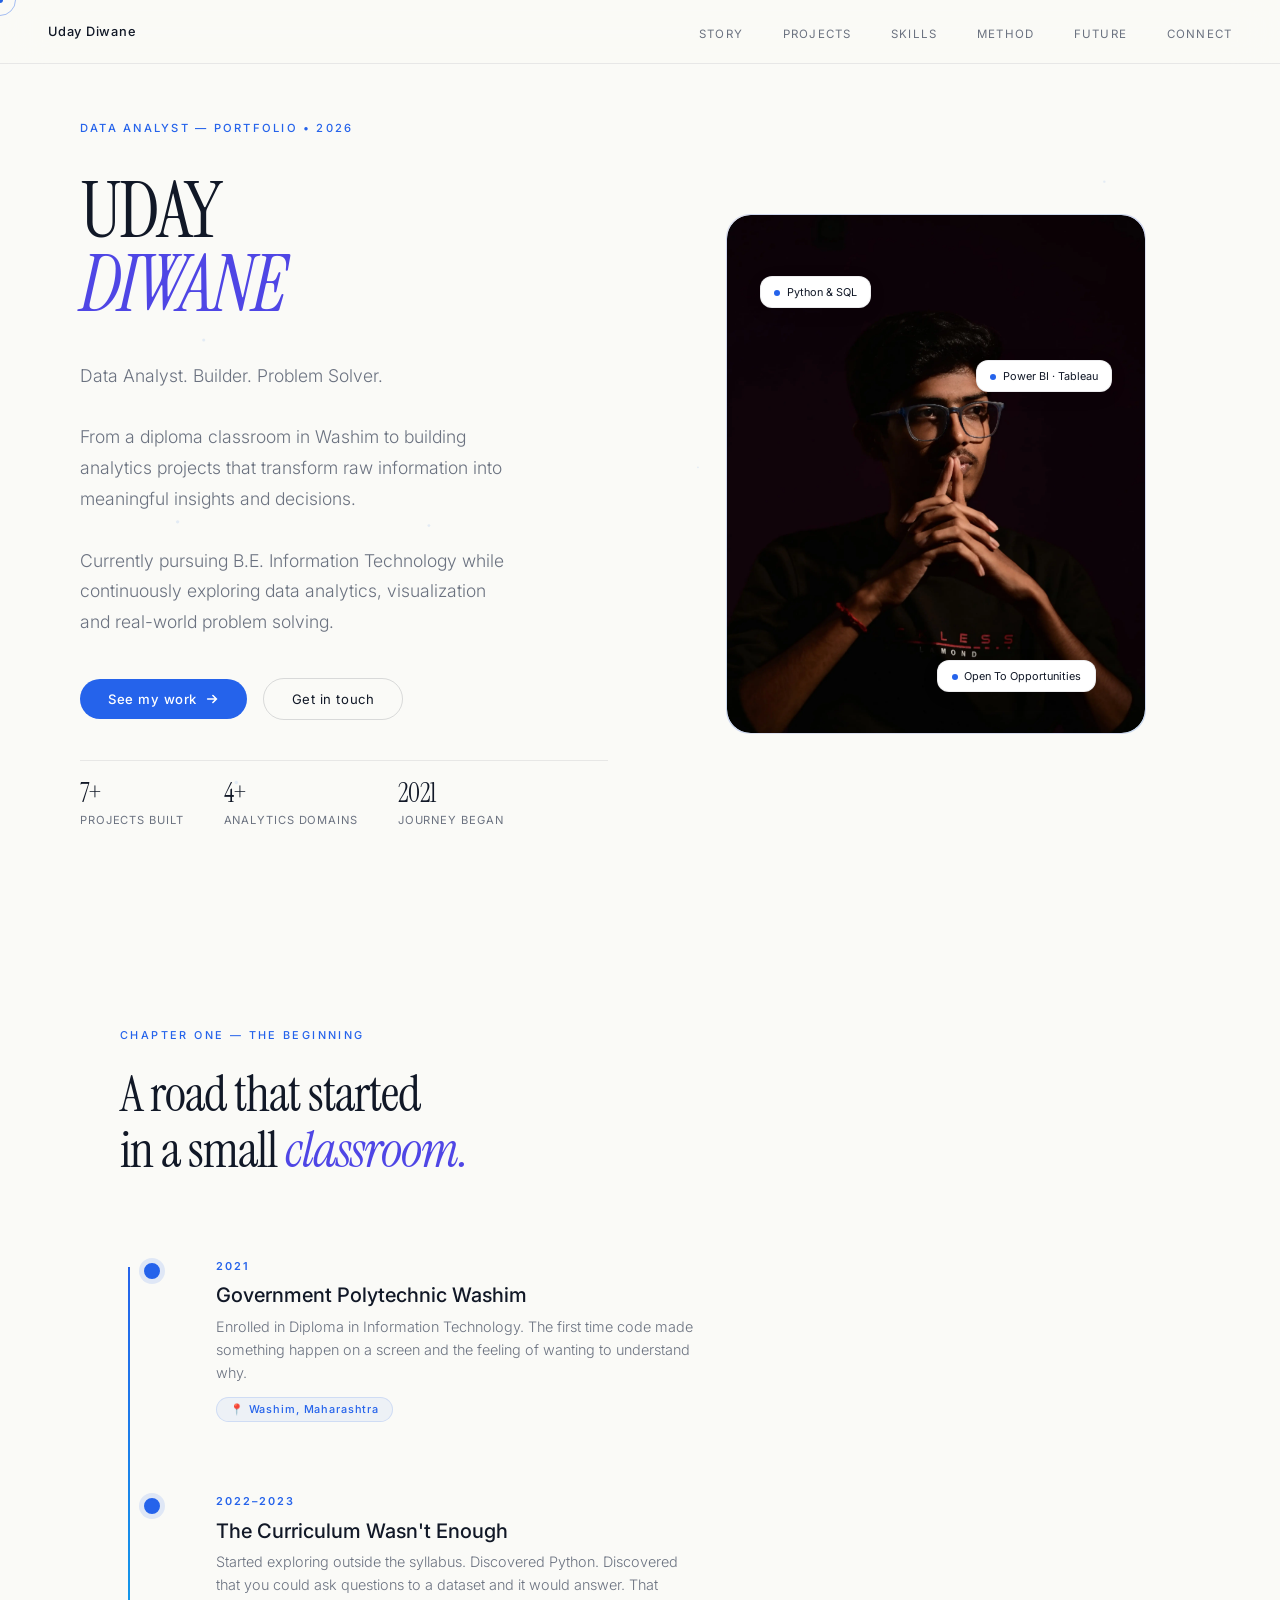
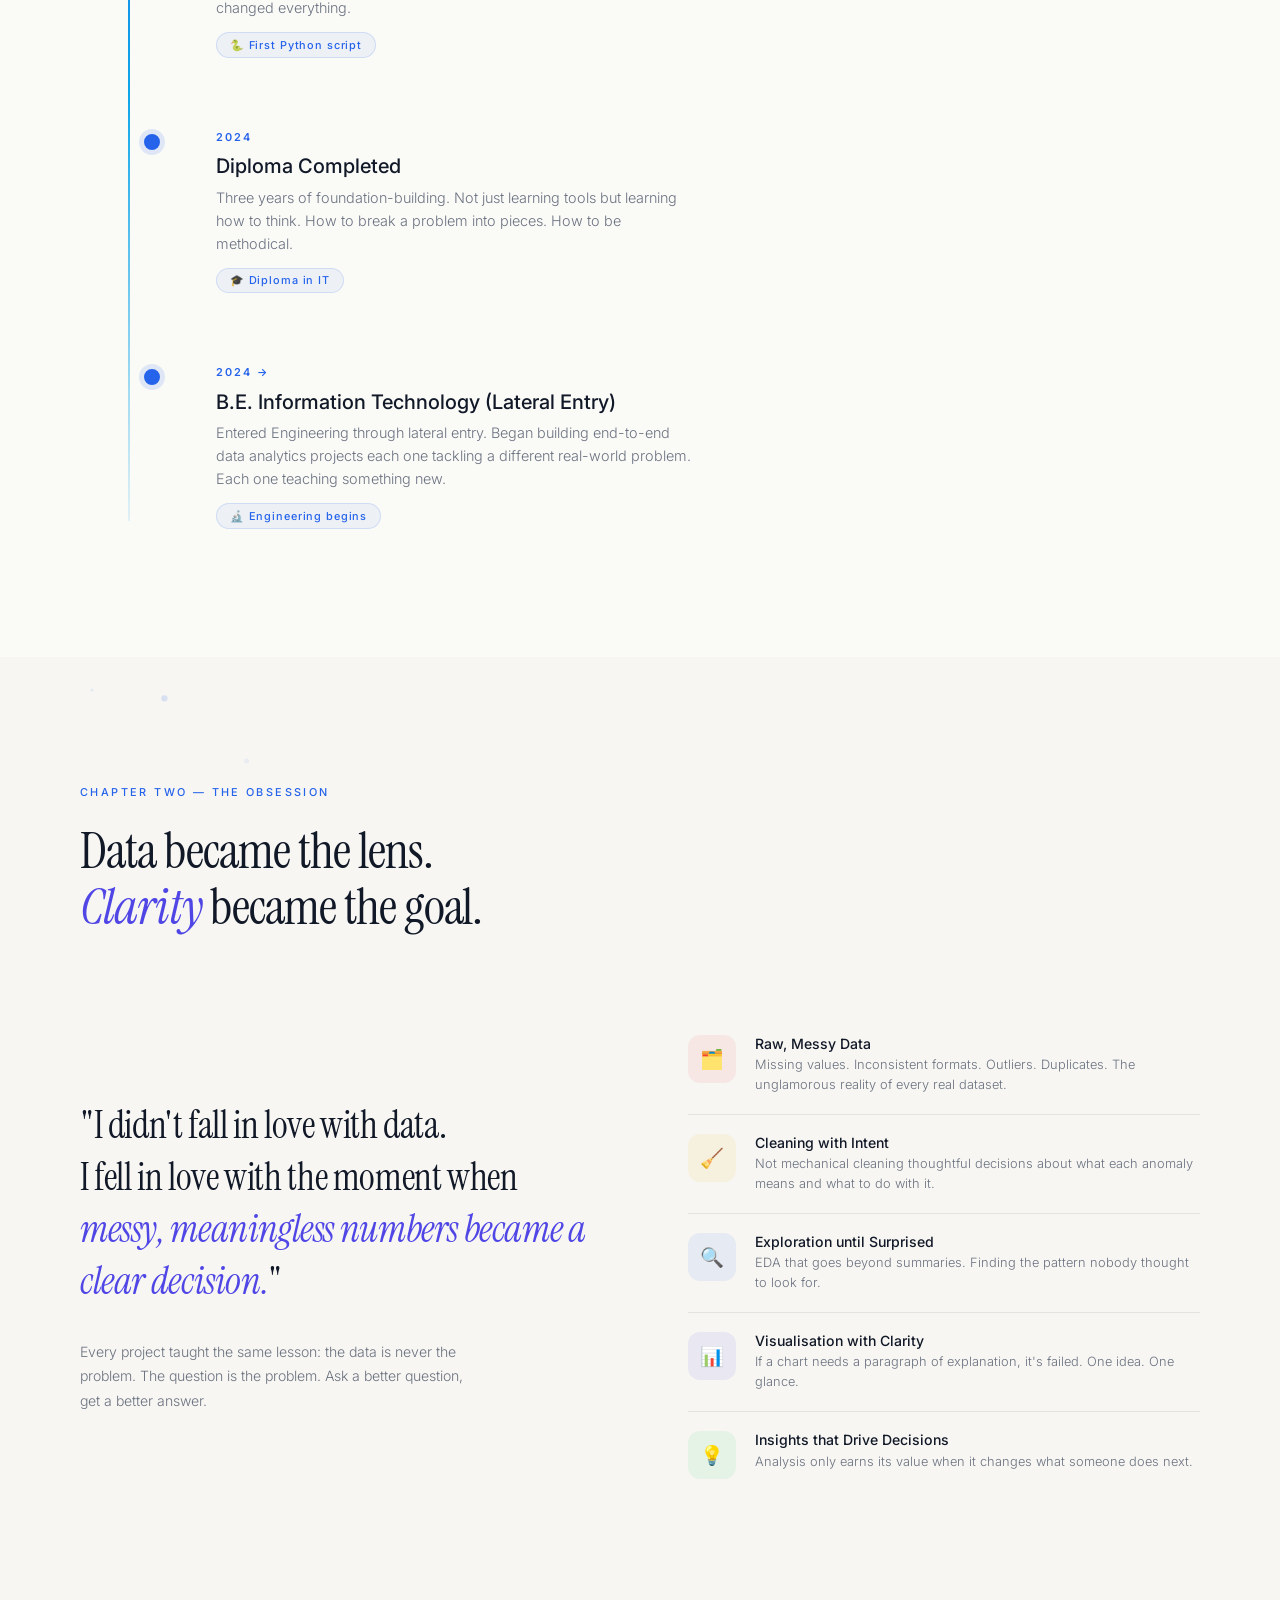
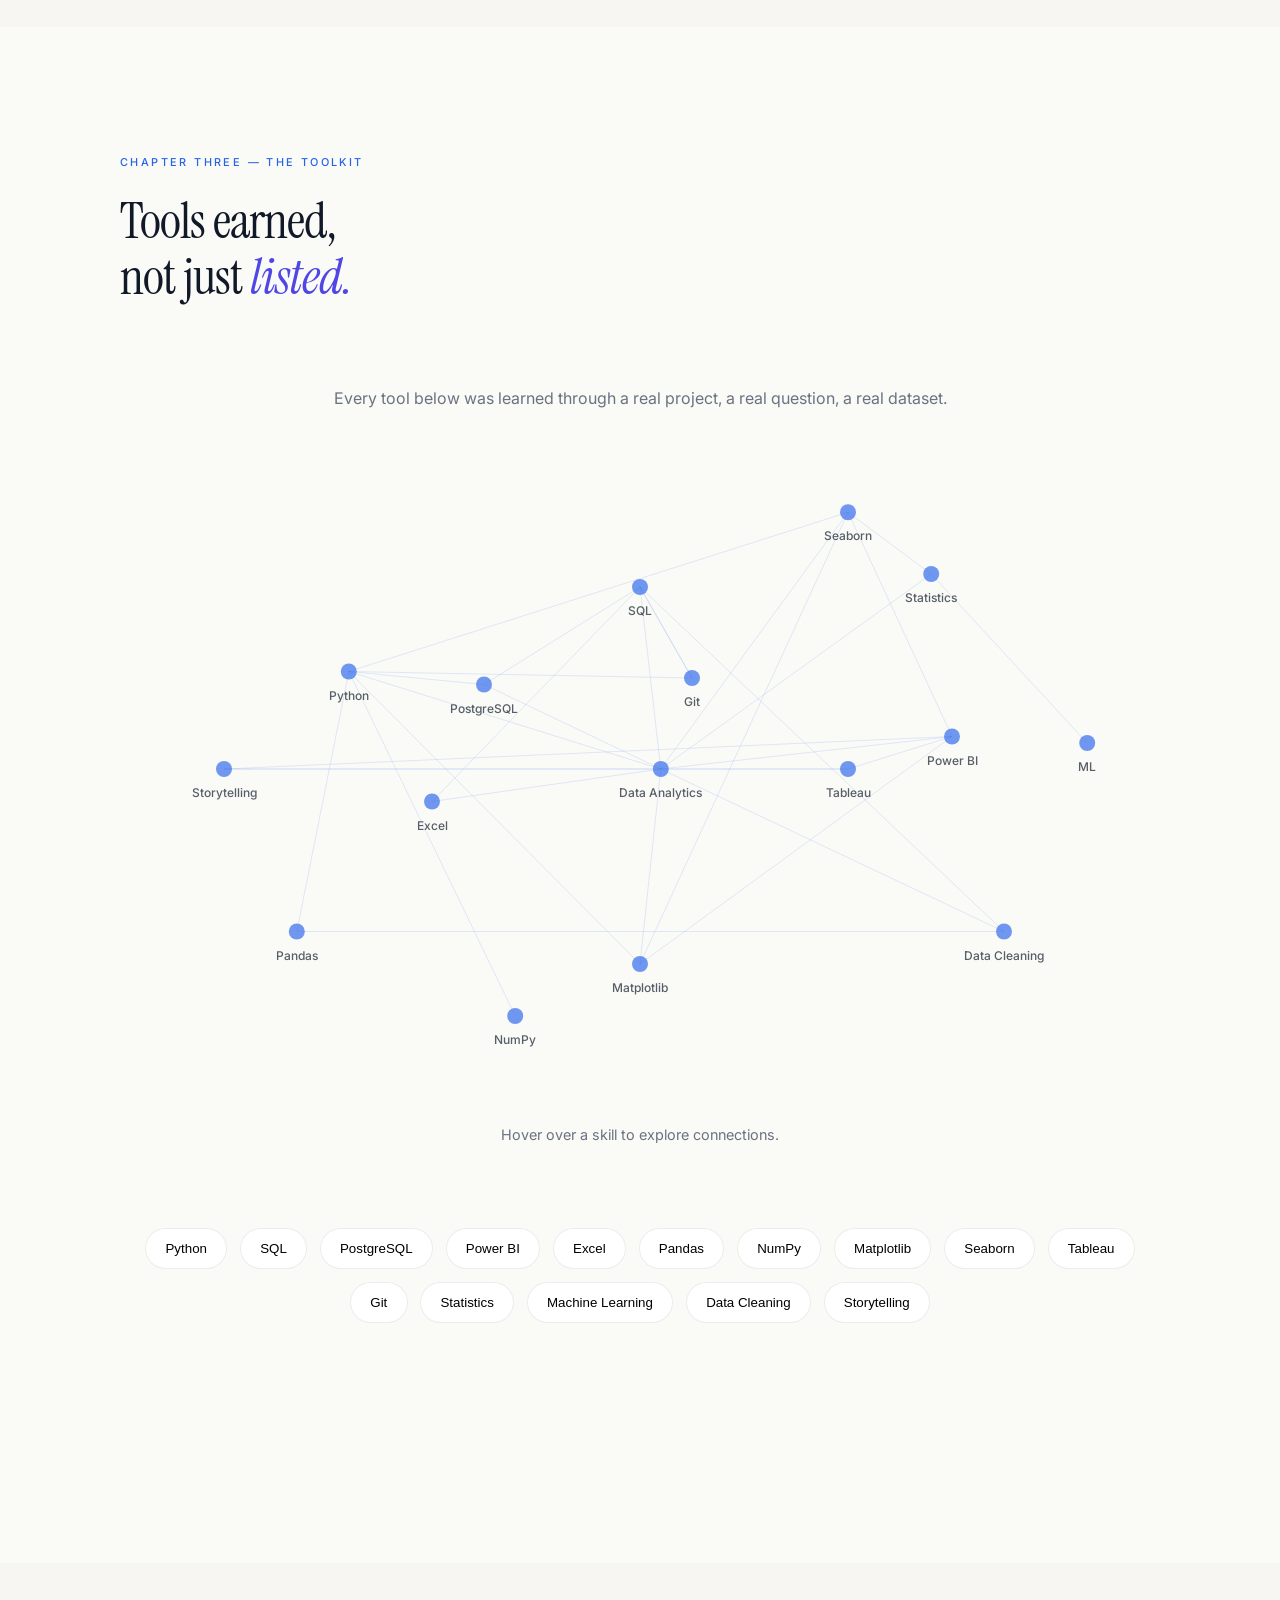
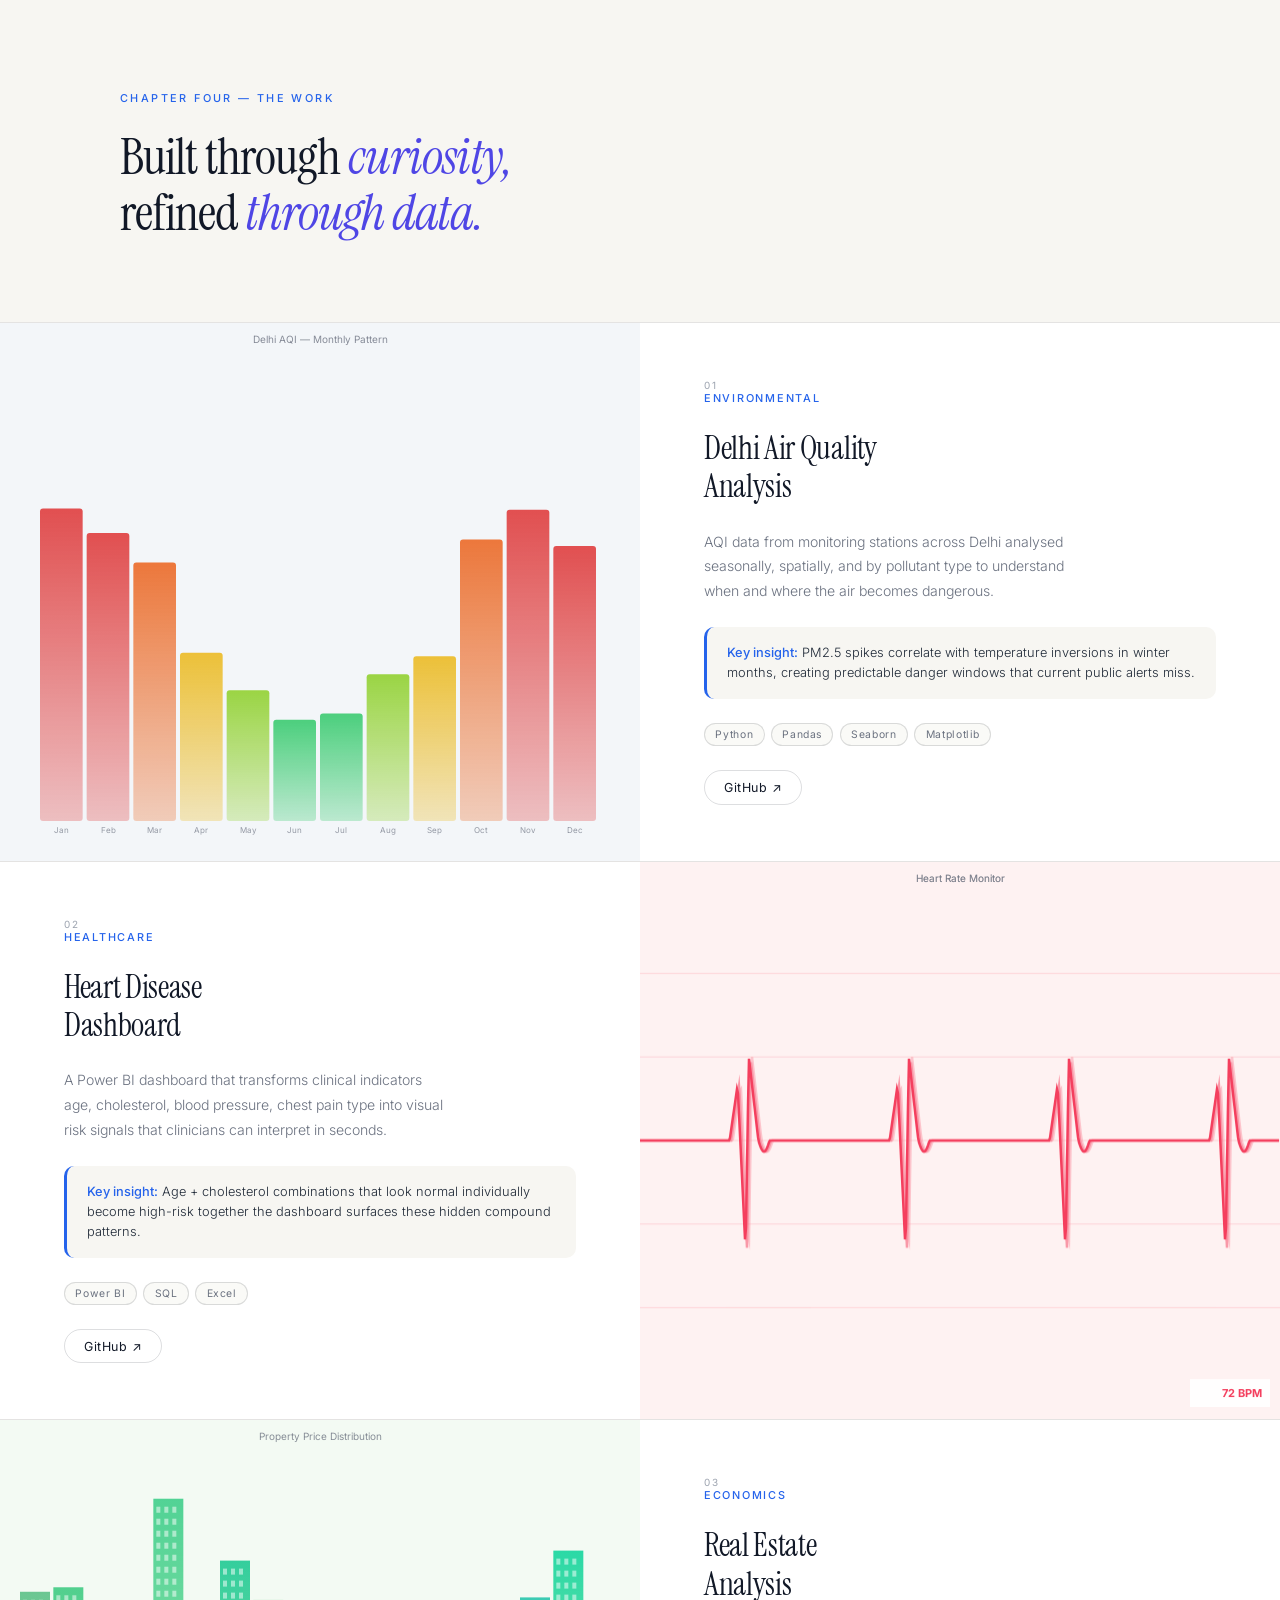
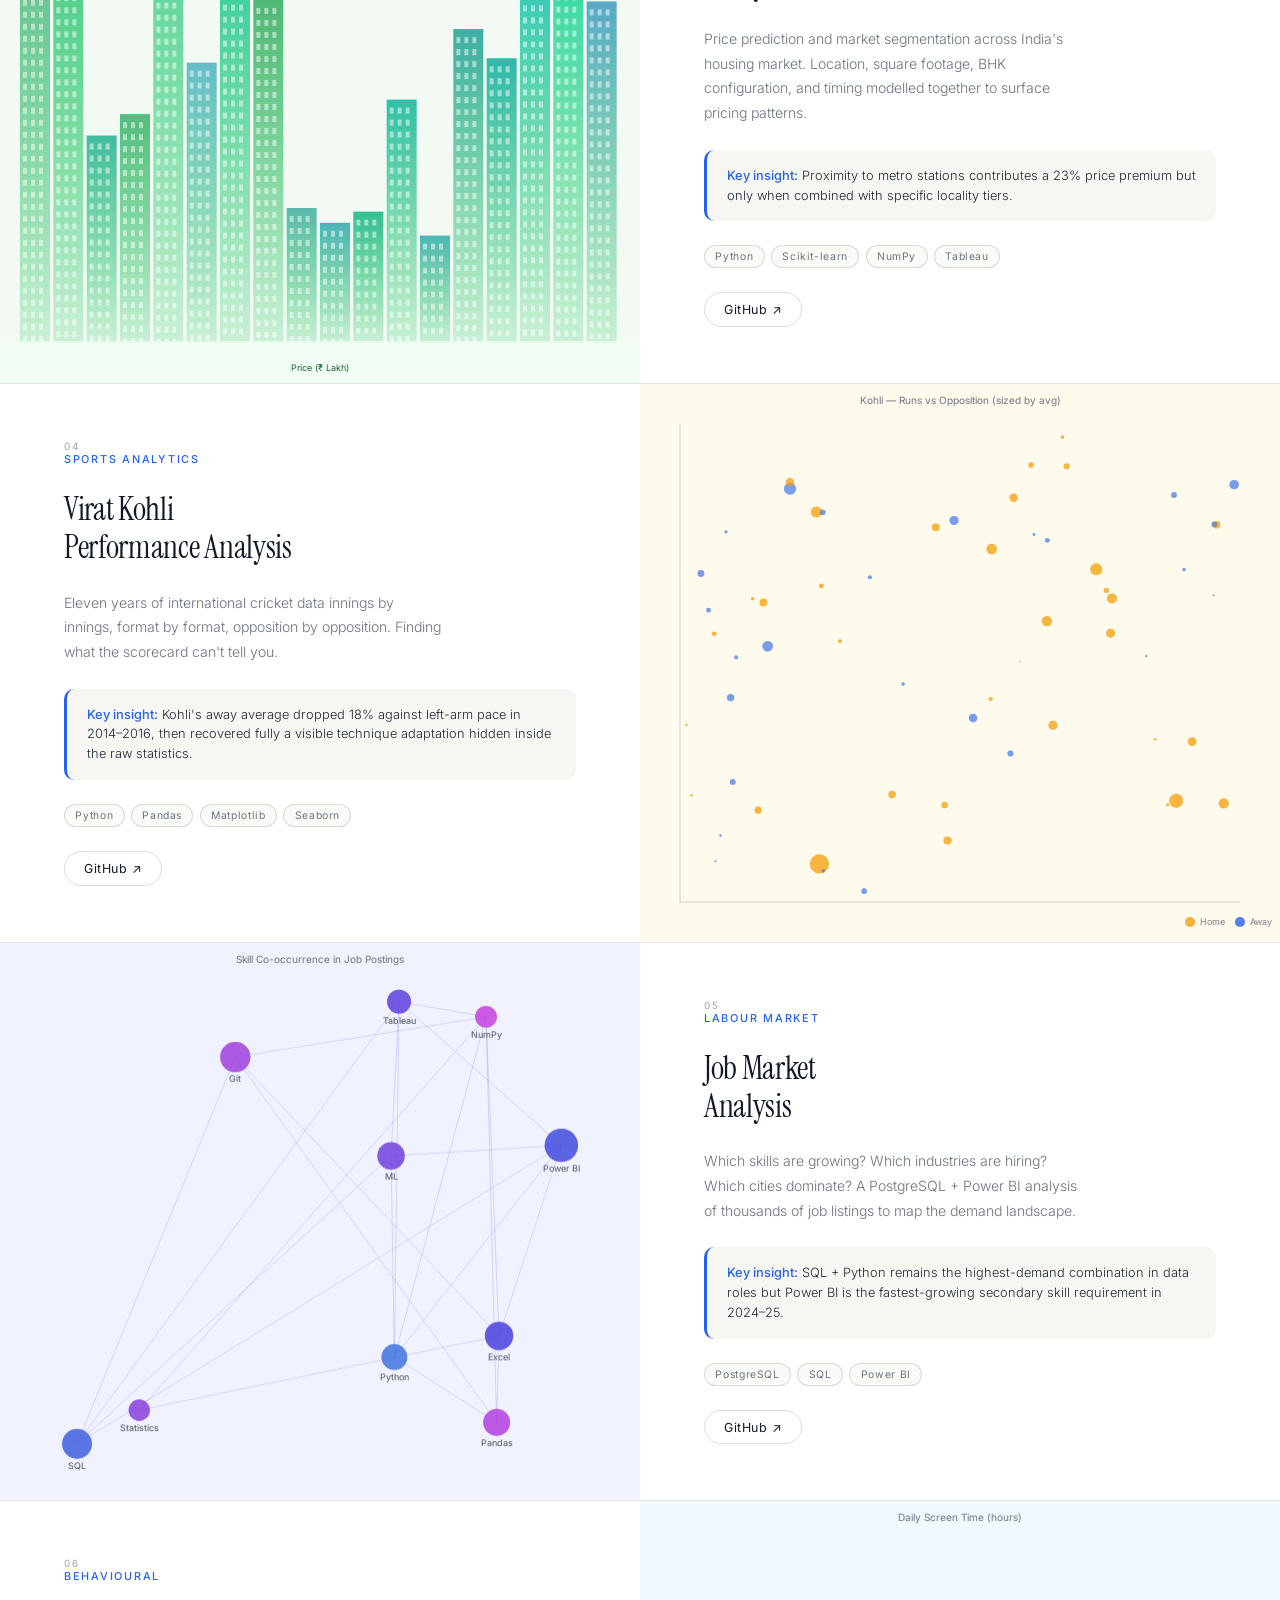
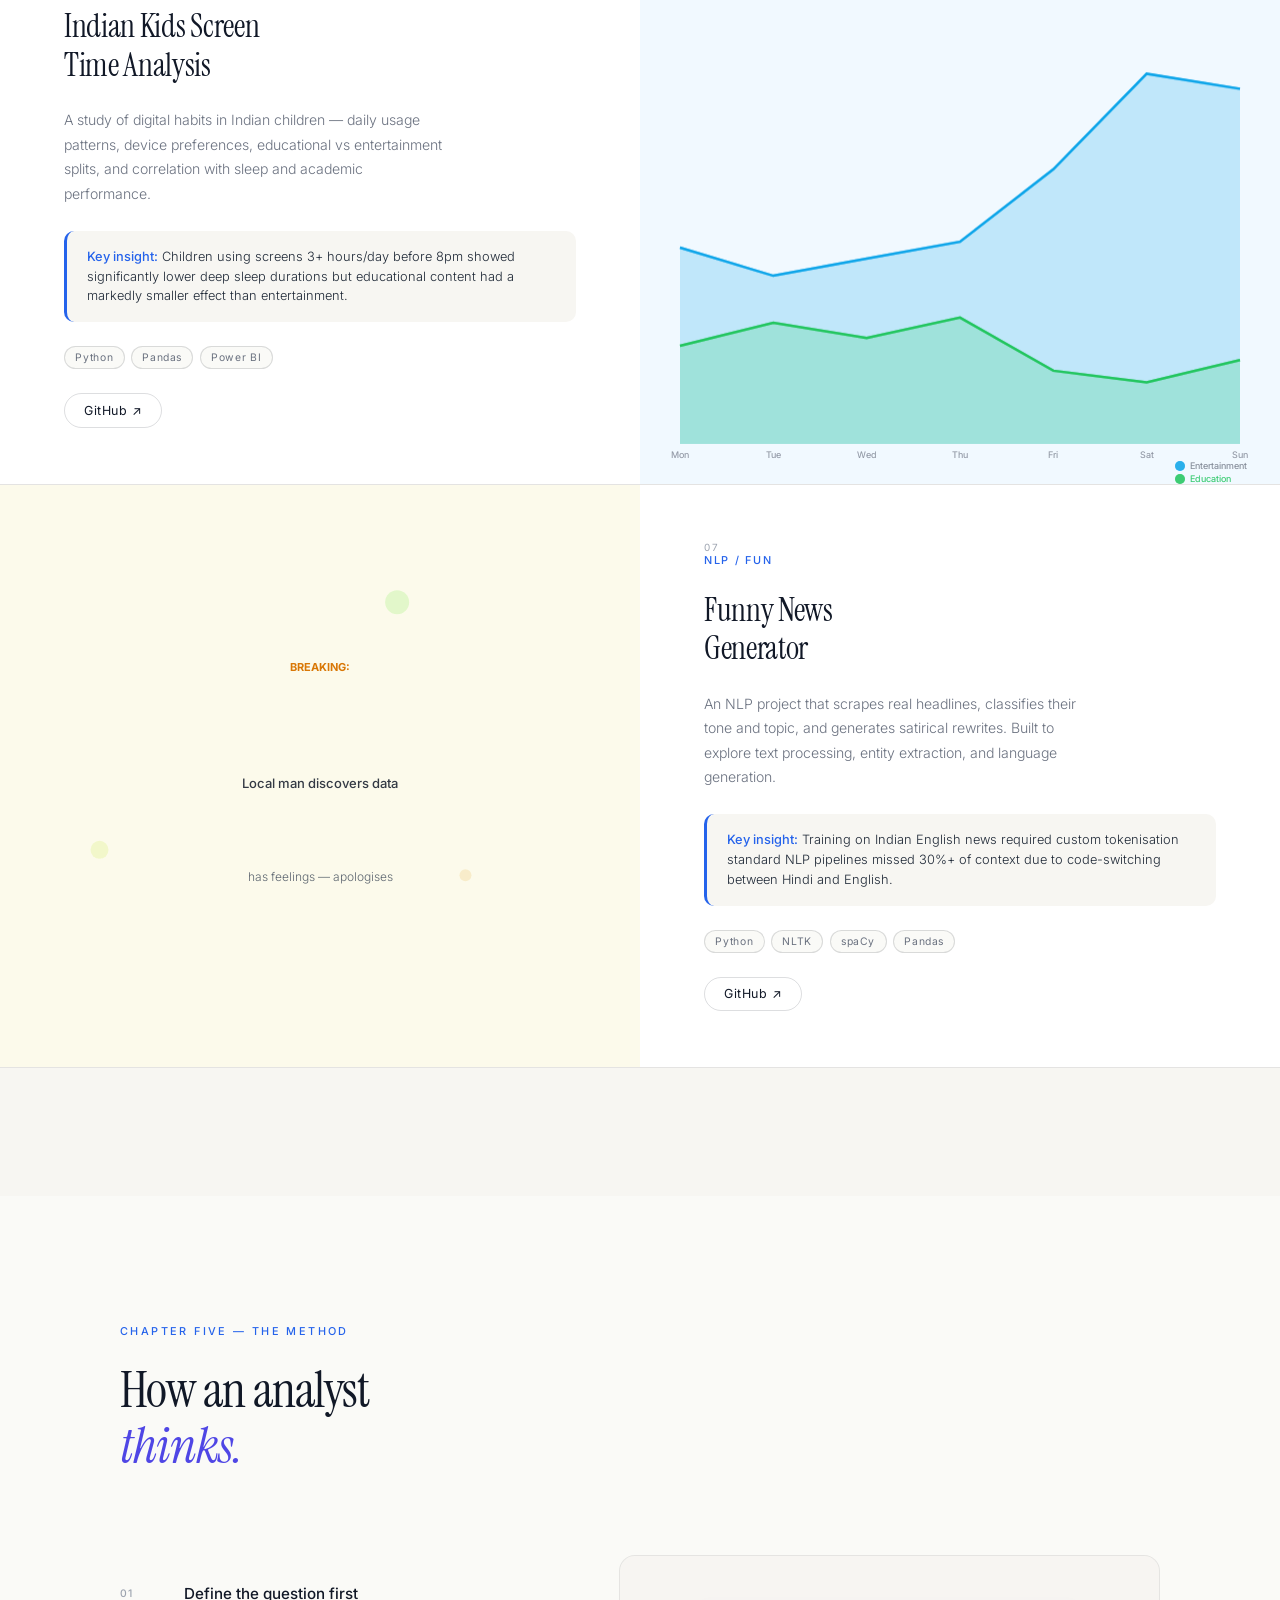
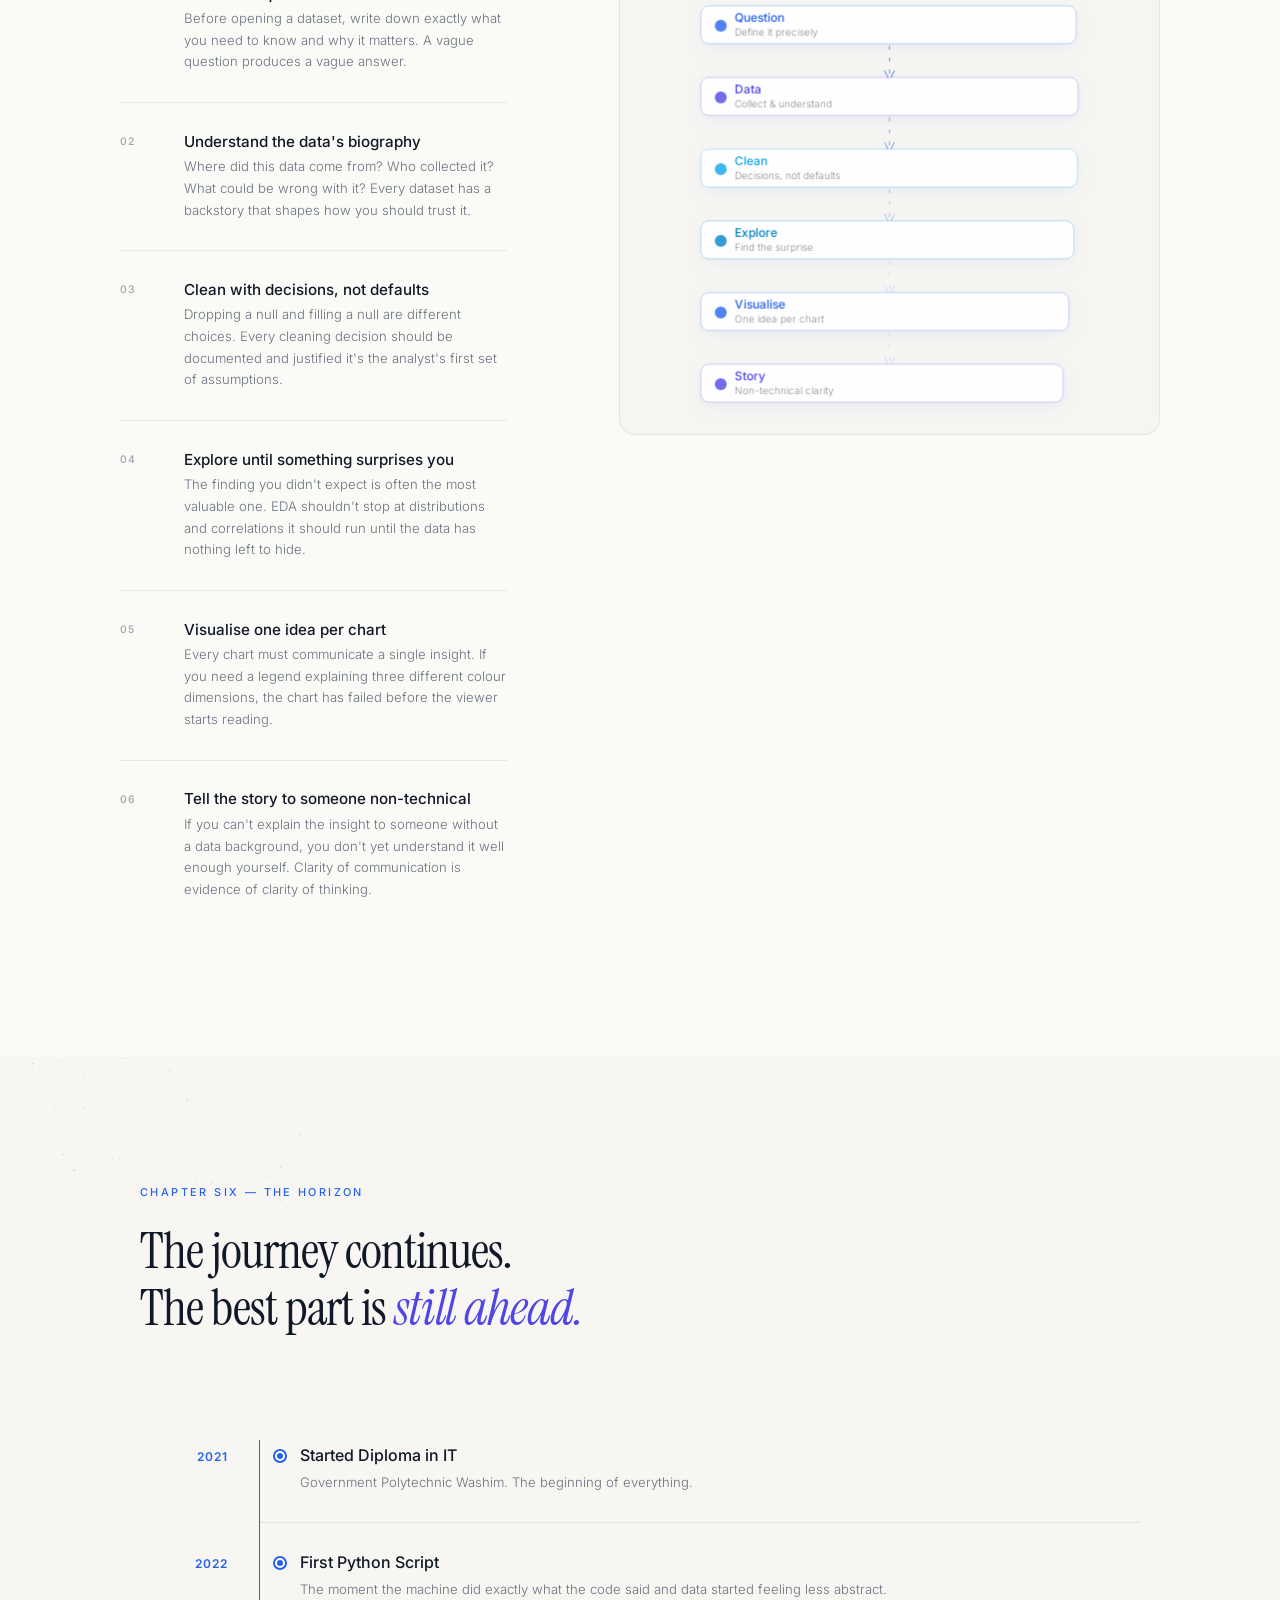
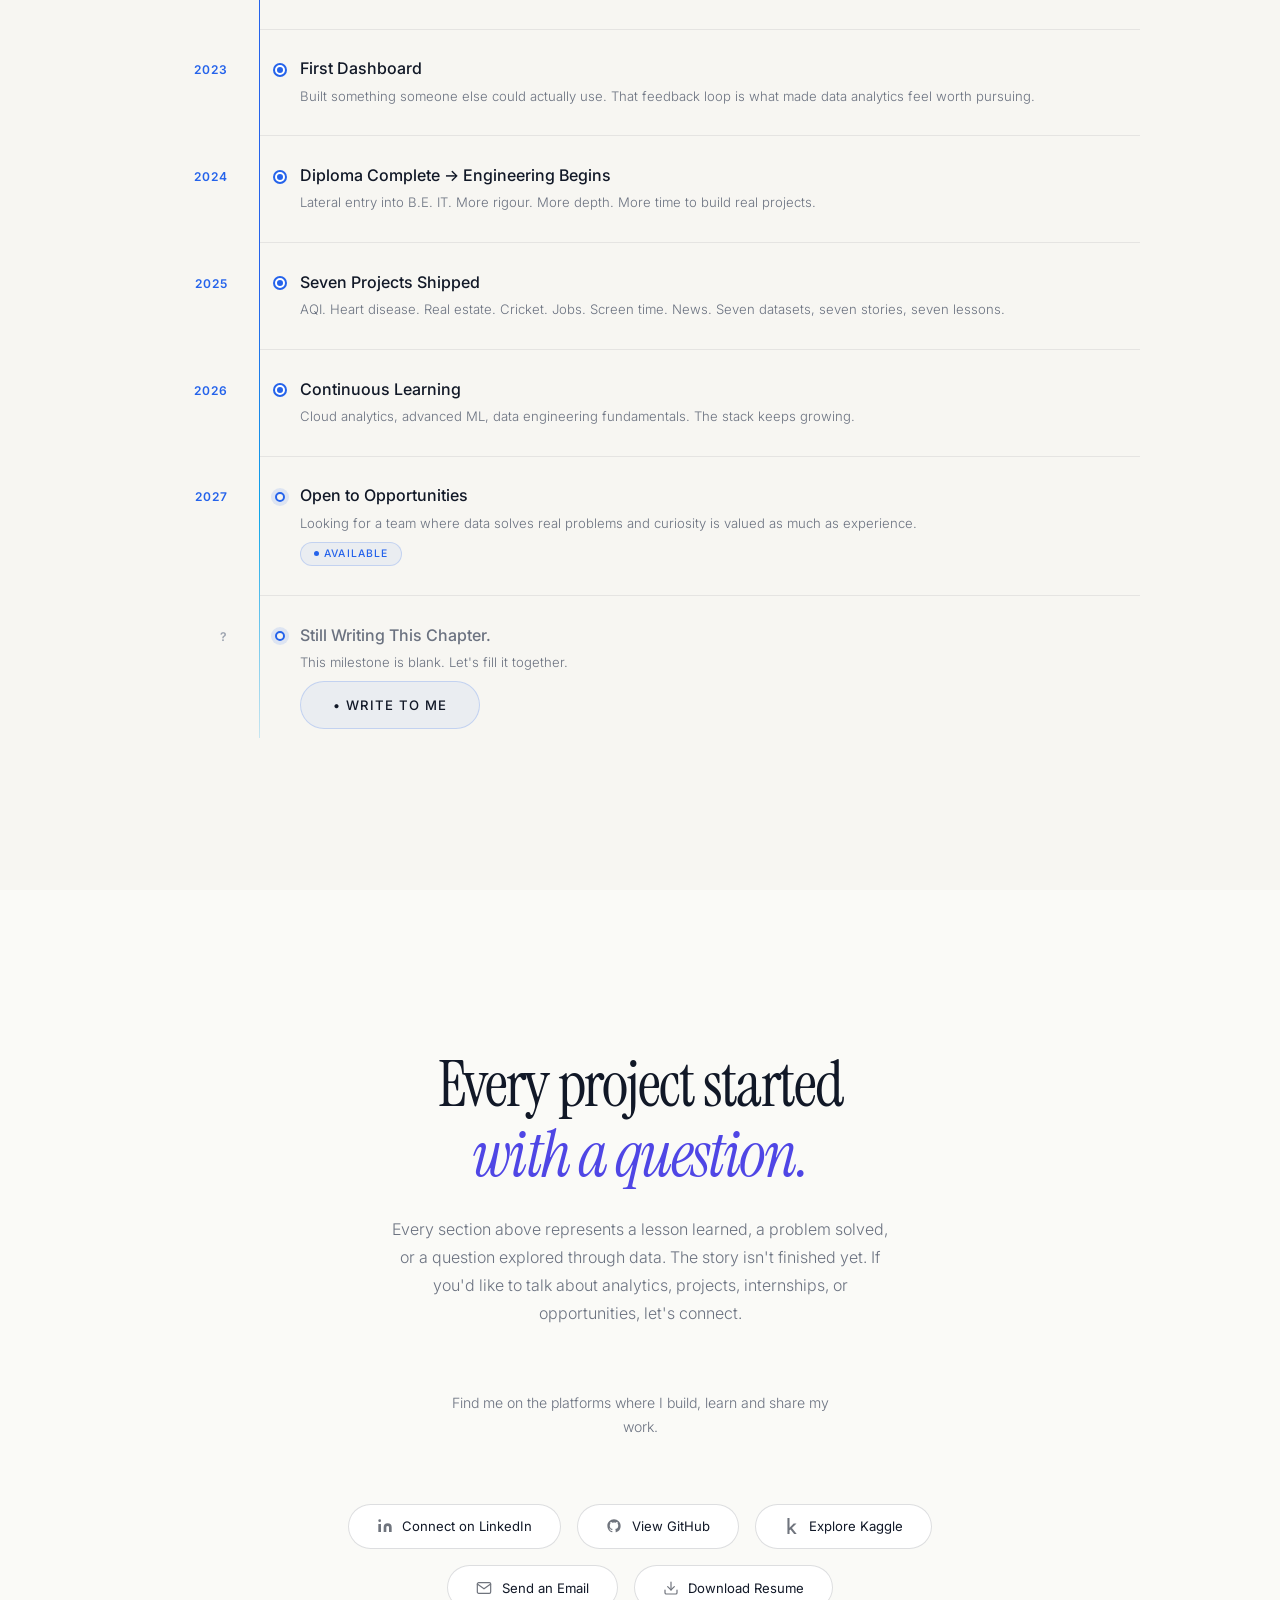
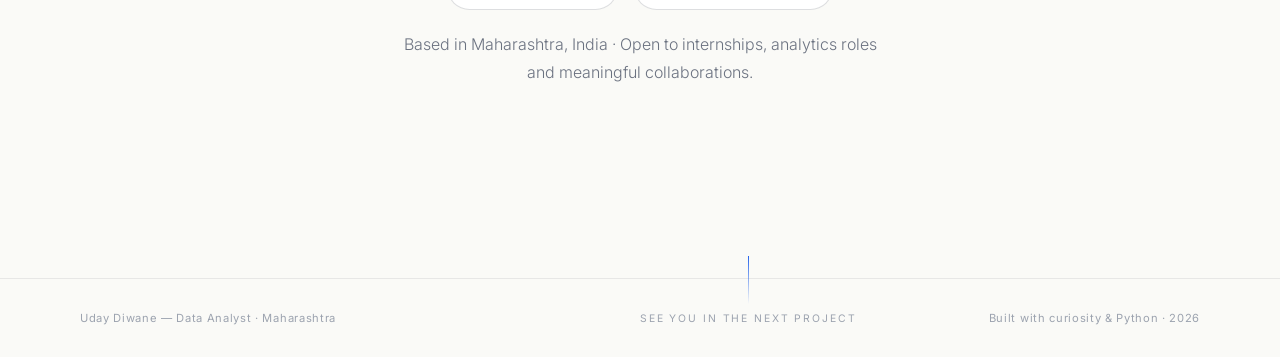
==== index.html @ e48cf10a "Initial portfolio release" ====
<!DOCTYPE html>
<html lang="en">
<head>
<meta charset="UTF-8">
<meta name="viewport" content="width=device-width, initial-scale=1.0">
<title>Uday Diwane - Data Analyst</title>
<link rel="preconnect" href="https://fonts.googleapis.com">
<link rel="preconnect" href="https://fonts.gstatic.com" crossorigin>
<link href="https://fonts.googleapis.com/css2?family=Inter:wght@300;400;500;600&family=Instrument+Serif:ital@0;1&display=swap" rel="stylesheet">
<link rel="stylesheet" href="css/styles.css">

</head>
<body>

<div id="cursor-dot"></div>
<div id="cursor-ring"></div>

<div id="progress"></div>

<nav>
  <span class="nav-name">Uday Diwane</span>
  <ul class="nav-links">
    <li><a href="#scene-beginning">Story</a></li>
    <li><a href="#scene-projects">Projects</a></li>
    <li><a href="#scene-skills">Skills</a></li>
    <li><a href="#scene-method">Method</a></li>
    <li><a href="#scene-future">Future</a></li>
    <li><a href="#scene-contact">Connect</a></li>
  </ul>
</nav>

<canvas id="bg-canvas"></canvas>

<main>

<section id="scene-intro">
  <div class="intro-left">
    <p class="intro-label">Data Analyst  — Portfolio • 2026</p>

    <h1 class="intro-name">
      UDAY<br>
      <em>DIWANE</em>
    </h1>

    <p class="intro-tagline">
      Data Analyst. Builder. Problem Solver.
      <br><br>
      From a diploma classroom in Washim to building
      analytics projects that transform raw information
      into meaningful insights and decisions.
      <br><br>
      Currently pursuing B.E. Information Technology
      while continuously exploring data analytics,
      visualization and real-world problem solving.
    </p>

    <div class="intro-actions">
      <a href="#scene-projects" class="btn-primary">
        See my work
        <svg width="14" height="14" viewBox="0 0 16 16" fill="none" stroke="currentColor" stroke-width="1.8" stroke-linecap="round"><path d="M3 8h10M9 4l4 4-4 4"/></svg>
      </a>
      <a href="#scene-contact" class="btn-ghost">Get in touch</a>
    </div>

    <div class="intro-stats">
      <div class="stat-item">
        <div class="stat-num">7+</div>
        <div class="stat-label">Projects Built</div>
      </div>
      <div class="stat-item">
        <div class="stat-num">4+</div>
        <div class="stat-label">Analytics Domains</div>
      </div>
      <div class="stat-item">
        <div class="stat-num">2021</div>
        <div class="stat-label">Journey Began</div>
      </div>
    </div>
  </div>

  <div class="intro-right">
    <div class="portrait-frame">
      <div class="portrait-bg">
        <div class="portrait-initials">
          <img
            src="assets/profile.webp"
            alt="Uday Diwane"
            class="portrait-photo"
          />
        </div>
        <canvas id="portrait-canvas" style="position:absolute;inset:0;width:100%;height:100%"></canvas>
      </div>
      <div class="portrait-tag t1">
        <span class="tag-dot"></span>Python &amp; SQL
      </div>
      <div class="portrait-tag t2">
        <span class="tag-dot"></span>Power BI · Tableau
      </div>
      
      <div class="portrait-tag t4">
          <span class="tag-dot"></span>Open To Opportunities
      </div>
    </div>
  </div>

  <div class="scroll-invite" style="position:absolute;bottom:2rem;left:50%;transform:translateX(-50%)">
    <div class="scroll-line"></div>
    <span>SEE YOU IN THE NEXT PROJECT</span>
  </div>
</section>

<section id="scene-beginning">
  <p class="scene-eyebrow">Chapter One — The Beginning</p>
  <h2 class="scene-heading">A road that started<br>in a small <em>classroom.</em></h2>

  <div class="road-timeline">
    <div class="road-spine"></div>

    <div class="road-item">
      <div class="road-dot"></div>
      <div class="road-year">2021</div>
      <div class="road-title">Government Polytechnic Washim</div>
      <div class="road-sub">Enrolled in Diploma in Information Technology. The first time code made something happen on a screen  and the feeling of wanting to understand why.</div>
      <span class="road-badge">📍 Washim, Maharashtra</span>
    </div>

    <div class="road-item">
      <div class="road-dot"></div>
      <div class="road-year">2022–2023</div>
      <div class="road-title">The Curriculum Wasn't Enough</div>
      <div class="road-sub">Started exploring outside the syllabus. Discovered Python. Discovered that you could ask questions to a dataset and it would answer. That changed everything.</div>
      <span class="road-badge">🐍 First Python script</span>
    </div>

    <div class="road-item">
      <div class="road-dot"></div>
      <div class="road-year">2024</div>
      <div class="road-title">Diploma Completed</div>
      <div class="road-sub">Three years of foundation-building. Not just learning tools but learning how to think. How to break a problem into pieces. How to be methodical.</div>
      <span class="road-badge">🎓 Diploma in IT</span>
    </div>

    <div class="road-item">
      <div class="road-dot"></div>
      <div class="road-year">2024 →</div>
      <div class="road-title">B.E. Information Technology (Lateral Entry)</div>
      <div class="road-sub">Entered Engineering through lateral entry. Began building end-to-end data analytics projects each one tackling a different real-world problem. Each one teaching something new.</div>
      <span class="road-badge">🔬 Engineering begins</span>
    </div>
  </div>
</section>

<section id="scene-data">
  <canvas id="data-canvas"></canvas>
  <div class="scene-data-inner data-content">
    <p class="scene-eyebrow">Chapter Two — The Obsession</p>
    <h2 class="scene-heading" style="max-width:600px">Data became the lens.<br><em>Clarity</em> became the goal.</h2>

    <div class="data-split">
      <div>
        <p class="data-quote">
          "I didn't fall in love with data.<br>I fell in love with the moment when <em>messy, meaningless numbers became a clear decision.</em>"
        </p>
        <p style="font-size:0.88rem;color:var(--muted);margin-top:2rem;font-weight:300;line-height:1.75;max-width:400px">
          Every project taught the same lesson: the data is never the problem. The question is the problem. Ask a better question, get a better answer.
        </p>
      </div>

      <div class="transform-flow">
        <div class="flow-step">
          <div class="flow-icon raw">🗂️</div>
          <div class="flow-text">
            <h4>Raw, Messy Data</h4>
            <p>Missing values. Inconsistent formats. Outliers. Duplicates. The unglamorous reality of every real dataset.</p>
          </div>
        </div>
        <div class="flow-step">
          <div class="flow-icon clean">🧹</div>
          <div class="flow-text">
            <h4>Cleaning with Intent</h4>
            <p>Not mechanical cleaning thoughtful decisions about what each anomaly means and what to do with it.</p>
          </div>
        </div>
        <div class="flow-step">
          <div class="flow-icon model">🔍</div>
          <div class="flow-text">
            <h4>Exploration until Surprised</h4>
            <p>EDA that goes beyond summaries. Finding the pattern nobody thought to look for.</p>
          </div>
        </div>
        <div class="flow-step">
          <div class="flow-icon viz">📊</div>
          <div class="flow-text">
            <h4>Visualisation with Clarity</h4>
            <p>If a chart needs a paragraph of explanation, it's failed. One idea. One glance.</p>
          </div>
        </div>
        <div class="flow-step">
          <div class="flow-icon decide">💡</div>
          <div class="flow-text">
            <h4>Insights that Drive Decisions</h4>
            <p>Analysis only earns its value when it changes what someone does next.</p>
          </div>
        </div>
      </div>
    </div>
  </div>
</section>

<section id="scene-skills">
  <p class="scene-eyebrow">Chapter Three — The Toolkit</p>
  <h2 class="scene-heading">Tools earned,<br>not just <em>listed.</em></h2>

<div class="skills-network-wrapper">

  <p class="skills-subtitle">
    Every tool below was learned through a real project,
    a real question, a real dataset.
  </p>

  <canvas id="skills-network"></canvas>

  <div id="skill-tooltip">
    Hover over a skill to explore connections.
  </div>

  <div class="skills-chips">

    <button class="skill-chip" data-skill="Python">Python</button>

    <button class="skill-chip" data-skill="SQL">SQL</button>

    <button class="skill-chip" data-skill="PostgreSQL">PostgreSQL</button>

    <button class="skill-chip" data-skill="Power BI">Power BI</button>

    <button class="skill-chip" data-skill="Excel">Excel</button>

    <button class="skill-chip" data-skill="Pandas">Pandas</button>

    <button class="skill-chip" data-skill="NumPy">NumPy</button>

    <button class="skill-chip" data-skill="Matplotlib">Matplotlib</button>

    <button class="skill-chip" data-skill="Seaborn">Seaborn</button>

    <button class="skill-chip" data-skill="Tableau">Tableau</button>

    <button class="skill-chip" data-skill="Git">Git</button>

    <button class="skill-chip" data-skill="Statistics">Statistics</button>

    <button class="skill-chip" data-skill="Machine Learning">Machine Learning</button>

    <button class="skill-chip" data-skill="Data Cleaning">Data Cleaning</button>

    <button class="skill-chip" data-skill="Storytelling">Storytelling</button>

  </div>

  <div id="skill-info-panel"></div>

</div>
</section>

<section id="scene-projects">
  <div class="projects-header">
    <p class="scene-eyebrow">Chapter Four — The Work</p>
    <h2 class="scene-heading">Built through <em>curiosity,</em><br> refined<em> through data.</em></h2>
  </div>

  <div class="project-world odd" id="proj1">
    <div class="project-visual">
      <canvas class="project-viz-canvas" id="viz-air"></canvas>
    </div>
    <div class="project-info">
      <div>
        <div class="project-num">01 </div>
        <div class="project-category">Environmental</div>
      </div>
      <h3 class="project-title">Delhi Air Quality<br>Analysis</h3>
      <p class="project-description">
        AQI data from monitoring stations across Delhi analysed seasonally, spatially, and by pollutant type to understand when and where the air becomes dangerous.
      </p>
      <div class="project-impact">
        <p><strong>Key insight:</strong> PM2.5 spikes correlate with temperature inversions in winter months, creating predictable danger windows that current public alerts miss.</p>
      </div>
      <div class="project-tools-row">
        <span class="chip">Python</span>
        <span class="chip">Pandas</span>
        <span class="chip">Seaborn</span>
        <span class="chip">Matplotlib</span>
      </div>
      <div class="project-links">
        <a href="https://github.com/udaydiwane/delhi-air-quality-analysis" class="btn-ghost" style="font-size:0.78rem;padding:0.55rem 1.2rem" target="_blank">GitHub ↗</a>
      </div>
    </div>
  </div>

  <div class="project-world even" id="proj2">
    <div class="project-visual">
      <canvas class="project-viz-canvas" id="viz-heart"></canvas>
    </div>
    <div class="project-info">
      <div>
        <div class="project-num">02</div>
        <div class="project-category">Healthcare</div>
      </div>
      <h3 class="project-title">Heart Disease<br>Dashboard</h3>
      <p class="project-description">
        A Power BI dashboard that transforms clinical indicators age, cholesterol, blood pressure, chest pain type into visual risk signals that clinicians can interpret in seconds.
      </p>
      <div class="project-impact">
        <p><strong>Key insight:</strong> Age + cholesterol combinations that look normal individually become high-risk together the dashboard surfaces these hidden compound patterns.</p>
      </div>
      <div class="project-tools-row">
        <span class="chip">Power BI</span>
        <span class="chip">SQL</span>
        <span class="chip">Excel</span>
      </div>
      <div class="project-links">
        <a href="https://github.com/udaydiwane/heart-disease-dashboard" class="btn-ghost" style="font-size:0.78rem;padding:0.55rem 1.2rem" target="_blank">GitHub ↗</a>
      </div>
    </div>
  </div>

  <div class="project-world odd" id="proj3">
    <div class="project-visual">
      <canvas class="project-viz-canvas" id="viz-realestate"></canvas>
    </div>
    <div class="project-info">
      <div>
        <div class="project-num">03</div>
        <div class="project-category">Economics</div>
      </div>
      <h3 class="project-title">Real Estate<br>Analysis</h3>
      <p class="project-description">
        Price prediction and market segmentation across India's housing market. Location, square footage, BHK configuration, and timing modelled together to surface pricing patterns.
      </p>
      <div class="project-impact">
        <p><strong>Key insight:</strong> Proximity to metro stations contributes a 23% price premium but only when combined with specific locality tiers.</p>
      </div>
      <div class="project-tools-row">
        <span class="chip">Python</span>
        <span class="chip">Scikit-learn</span>
        <span class="chip">NumPy</span>
        <span class="chip">Tableau</span>
      </div>
      <div class="project-links">
        <a href="https://github.com/udaydiwane/real-estate-powerbi-dashboard" class="btn-ghost" style="font-size:0.78rem;padding:0.55rem 1.2rem" target="_blank">GitHub ↗</a>
      </div>
    </div>
  </div>

  <div class="project-world even" id="proj4">
    <div class="project-visual">
      <canvas class="project-viz-canvas" id="viz-kohli"></canvas>
    </div>
    <div class="project-info">
      <div>
        <div class="project-num">04</div>
        <div class="project-category">Sports Analytics</div>
      </div>
      <h3 class="project-title">Virat Kohli<br>Performance Analysis</h3>
      <p class="project-description">
        Eleven years of international cricket data innings by innings, format by format, opposition by opposition. Finding what the scorecard can't tell you.
      </p>
      <div class="project-impact">
        <p><strong>Key insight:</strong> Kohli's away average dropped 18% against left-arm pace in 2014–2016, then recovered fully a visible technique adaptation hidden inside the raw statistics.</p>
      </div>
      <div class="project-tools-row">
        <span class="chip">Python</span>
        <span class="chip">Pandas</span>
        <span class="chip">Matplotlib</span>
        <span class="chip">Seaborn</span>
      </div>
      <div class="project-links">
        <a href="https://github.com/udaydiwane/ViratKohli-PowerBI-Dashboard" class="btn-ghost" style="font-size:0.78rem;padding:0.55rem 1.2rem" target="_blank">GitHub ↗</a>
      </div>
    </div>
  </div>

  <div class="project-world odd" id="proj5">
    <div class="project-visual">
      <canvas class="project-viz-canvas" id="viz-jobs"></canvas>
    </div>
    <div class="project-info">
      <div>
        <div class="project-num">05</div>
        <div class="project-category">Labour Market</div>
      </div>
      <h3 class="project-title">Job Market<br>Analysis</h3>
      <p class="project-description">
        Which skills are growing? Which industries are hiring? Which cities dominate? A PostgreSQL + Power BI analysis of thousands of job listings to map the demand landscape.
      </p>
      <div class="project-impact">
        <p><strong>Key insight:</strong> SQL + Python remains the highest-demand combination in data roles but Power BI is the fastest-growing secondary skill requirement in 2024–25.</p>
      </div>
      <div class="project-tools-row">
        <span class="chip">PostgreSQL</span>
        <span class="chip">SQL</span>
        <span class="chip">Power BI</span>
      </div>
      <div class="project-links">
        <a href="https://github.com/udaydiwane/job_data_sql" class="btn-ghost" style="font-size:0.78rem;padding:0.55rem 1.2rem" target="_blank">GitHub ↗</a>
      </div>
    </div>
  </div>

  <div class="project-world even" id="proj6">
    <div class="project-visual">
      <canvas class="project-viz-canvas" id="viz-screen"></canvas>
    </div>
    <div class="project-info">
      <div>
        <div class="project-num">06</div>
        <div class="project-category">Behavioural</div>
      </div>
      <h3 class="project-title">Indian Kids Screen<br>Time Analysis</h3>
      <p class="project-description">
        A study of digital habits in Indian children — daily usage patterns, device preferences, educational vs entertainment splits, and correlation with sleep and academic performance.
      </p>
      <div class="project-impact">
        <p><strong>Key insight:</strong> Children using screens 3+ hours/day before 8pm showed significantly lower deep sleep durations but educational content had a markedly smaller effect than entertainment.</p>
      </div>
      <div class="project-tools-row">
        <span class="chip">Python</span>
        <span class="chip">Pandas</span>
        <span class="chip">Power BI</span>
      </div>
      <div class="project-links">
        <a href="https://github.com/udaydiwane/indian-kids-screen-time-analysis" class="btn-ghost" style="font-size:0.78rem;padding:0.55rem 1.2rem" target="_blank">GitHub ↗</a>
      </div>
    </div>
  </div>

  <div class="project-world odd" id="proj7">
    <div class="project-visual">
      <canvas class="project-viz-canvas" id="viz-news"></canvas>
    </div>
    <div class="project-info">
      <div>
        <div class="project-num">07</div>
        <div class="project-category">NLP / Fun</div>
      </div>
      <h3 class="project-title">Funny News<br>Generator</h3>
      <p class="project-description">
        An NLP project that scrapes real headlines, classifies their tone and topic, and generates satirical rewrites. Built to explore text processing, entity extraction, and language generation.
      </p>
      <div class="project-impact">
        <p><strong>Key insight:</strong> Training on Indian English news required custom tokenisation standard NLP pipelines missed 30%+ of context due to code-switching between Hindi and English.</p>
      </div>
      <div class="project-tools-row">
        <span class="chip">Python</span>
        <span class="chip">NLTK</span>
        <span class="chip">spaCy</span>
        <span class="chip">Pandas</span>
      </div>
      <div class="project-links">
        <a href="https://github.com/udaydiwane/funny-news-generator" class="btn-ghost" style="font-size:0.78rem;padding:0.55rem 1.2rem" target="_blank">GitHub ↗</a>
      </div>
    </div>
  </div>
</section>

<section id="scene-method">
  <p class="scene-eyebrow">Chapter Five — The Method</p>
  <h2 class="scene-heading">How an analyst<br><em>thinks.</em></h2>

  <div class="method-grid">
    <div class="method-steps">
      <div class="method-step">
        <span class="method-step-num">01</span>
        <div>
          <div class="method-step-title">Define the question first</div>
          <div class="method-step-desc">Before opening a dataset, write down exactly what you need to know and why it matters. A vague question produces a vague answer.</div>
        </div>
      </div>
      <div class="method-step">
        <span class="method-step-num">02</span>
        <div>
          <div class="method-step-title">Understand the data's biography</div>
          <div class="method-step-desc">Where did this data come from? Who collected it? What could be wrong with it? Every dataset has a backstory that shapes how you should trust it.</div>
        </div>
      </div>
      <div class="method-step">
        <span class="method-step-num">03</span>
        <div>
          <div class="method-step-title">Clean with decisions, not defaults</div>
          <div class="method-step-desc">Dropping a null and filling a null are different choices. Every cleaning decision should be documented and justified it's the analyst's first set of assumptions.</div>
        </div>
      </div>
      <div class="method-step">
        <span class="method-step-num">04</span>
        <div>
          <div class="method-step-title">Explore until something surprises you</div>
          <div class="method-step-desc">The finding you didn't expect is often the most valuable one. EDA shouldn't stop at distributions and correlations it should run until the data has nothing left to hide.</div>
        </div>
      </div>
      <div class="method-step">
        <span class="method-step-num">05</span>
        <div>
          <div class="method-step-title">Visualise one idea per chart</div>
          <div class="method-step-desc">Every chart must communicate a single insight. If you need a legend explaining three different colour dimensions, the chart has failed before the viewer starts reading.</div>
        </div>
      </div>
      <div class="method-step" style="border-bottom:none">
        <span class="method-step-num">06</span>
        <div>
          <div class="method-step-title">Tell the story to someone non-technical</div>
          <div class="method-step-desc">If you can't explain the insight to someone without a data background, you don't yet understand it well enough yourself. Clarity of communication is evidence of clarity of thinking.</div>
        </div>
      </div>
    </div>

    <div class="method-visual">
      <canvas id="method-canvas"></canvas>
    </div>
  </div>
</section>

<section id="scene-future">
  <canvas id="future-canvas"></canvas>
  <div class="scene-future-inner future-content">
    <p class="scene-eyebrow">Chapter Six — The Horizon</p>
    <h2 class="scene-heading" style="max-width:600px">The journey continues.<br>The best part is <em>still ahead.</em></h2>

    <div class="future-timeline">
      <!-- Year column -->
      <div class="future-year">2021</div>
      <div class="future-event">
        <h3>Started Diploma in IT</h3>
        <p>Government Polytechnic Washim. The beginning of everything.</p>
      </div>

      <div class="future-year">2022</div>
      <div class="future-event">
        <h3>First Python Script</h3>
        <p>The moment the machine did exactly what the code said and data started feeling less abstract.</p>
      </div>

      <div class="future-year">2023</div>
      <div class="future-event">
        <h3>First Dashboard</h3>
        <p>Built something someone else could actually use. That feedback loop is what made data analytics feel worth pursuing.</p>
      </div>

      <div class="future-year">2024</div>
      <div class="future-event">
        <h3>Diploma Complete → Engineering Begins</h3>
        <p>Lateral entry into B.E. IT. More rigour. More depth. More time to build real projects.</p>
      </div>

      <div class="future-year">2025</div>
      <div class="future-event">
        <h3>Seven Projects Shipped</h3>
        <p>AQI. Heart disease. Real estate. Cricket. Jobs. Screen time. News. Seven datasets, seven stories, seven lessons.</p>
      </div>

      <div class="future-year">2026</div>
      <div class="future-event">
        <h3>Continuous Learning</h3>
        <p>Cloud analytics, advanced ML, data engineering fundamentals. The stack keeps growing.</p>
      </div>

      <div class="future-year">2027</div>
      <div class="future-event open">
        <h3>Open to Opportunities</h3>
        <p>Looking for a team where data solves real problems and curiosity is valued as much as experience.</p>
        <span class="open-pill">Available</span>
      </div>

      <div class="future-year" style="color:var(--muted2)">?</div>
      <div class="future-event open" style="border-bottom:none">
        <h3 style="color:var(--muted)">Still Writing This Chapter.</h3>
        <p>This milestone is blank. Let's fill it together.</p>
        <div class="open-pill-1">
          <span class="pill-default">  • Write to me</span>
          <span class="pill-hover">Let's Write The Next Chapter →</span>
        </div>
      </div>
    </div>
  </div>
</section>

<section id="scene-contact">
  <h2 class="contact-statement">
    Every project started<br><em>with a question.</em>
  </h2>
  <p class="contact-sub">
    Every section above represents a lesson learned, a problem solved,
    or a question explored through data. The story isn't finished yet.
    If you'd like to talk about analytics, projects, internships, or
    opportunities, let's connect.
  </p>
  <p class="contact-sub" style="font-size:0.88rem;color:var(--muted);margin-top:2rem;font-weight:300;line-height:1.75;max-width:400px">
    Find me on the platforms where I build,
    learn and share my work.
  </p>
  <div class="contact-orbs">
    <a href="https://www.linkedin.com/in/uday-diwane" target="_blank" class="contact-orb">
      <svg viewBox="0 0 24 24" fill="currentColor"><path d="M16 8a6 6 0 016 6v7h-4v-7a2 2 0 00-2-2 2 2 0 00-2 2v7h-4v-7a6 6 0 016-6zM2 9h4v12H2z"/><circle cx="4" cy="4" r="2" fill="currentColor"/></svg>
      Connect on LinkedIn
    </a>
    <a href="https://github.com/udaydiwane" target="_blank" class="contact-orb">
      <svg viewBox="0 0 24 24" fill="currentColor"><path fill-rule="evenodd" d="M12 2C6.477 2 2 6.484 2 12.017c0 4.425 2.865 8.18 6.839 9.504.5.092.682-.217.682-.483 0-.237-.008-.868-.013-1.703-2.782.605-3.369-1.343-3.369-1.343-.454-1.158-1.11-1.466-1.11-1.466-.908-.62.069-.608.069-.608 1.003.07 1.531 1.032 1.531 1.032.892 1.53 2.341 1.088 2.91.832.092-.647.35-1.088.636-1.338-2.22-.253-4.555-1.113-4.555-4.951 0-1.093.39-1.988 1.029-2.688-.103-.253-.446-1.272.098-2.65 0 0 .84-.27 2.75 1.026A9.564 9.564 0 0112 6.844c.85.004 1.705.115 2.504.337 1.909-1.296 2.747-1.027 2.747-1.027.546 1.379.202 2.398.1 2.651.64.7 1.028 1.595 1.028 2.688 0 3.848-2.339 4.695-4.566 4.943.359.309.678.92.678 1.855 0 1.338-.012 2.419-.012 2.747 0 .268.18.58.688.482A10.019 10.019 0 0022 12.017C22 6.484 17.522 2 12 2z" clip-rule="evenodd"/></svg>
      View GitHub
    </a>
    <a href="https://kaggle.com" target="_blank" class="contact-orb">
      <svg viewBox="0 0 24 24" fill="currentColor"><path d="M18.825 23.859c-.022.092-.117.141-.281.141h-3.139c-.187 0-.351-.082-.492-.248l-5.178-6.589-1.448 1.374v5.111c0 .235-.117.352-.351.352H5.505c-.236 0-.354-.117-.354-.352V.353c0-.233.118-.353.354-.353h2.431c.234 0 .351.12.351.353v14.343l6.203-6.272c.165-.165.33-.246.495-.246h3.239c.144 0 .236.06.285.18.046.149.034.255-.036.315l-6.555 6.344 6.836 8.507c.095.104.117.208.07.332z"/></svg>
      Explore Kaggle
    </a>
    <a href="mailto:diwaneuday@gmail.com" class="contact-orb">
      <svg viewBox="0 0 24 24" fill="none" stroke="currentColor" stroke-width="1.8" stroke-linecap="round"><path d="M4 4h16c1.1 0 2 .9 2 2v12c0 1.1-.9 2-2 2H4c-1.1 0-2-.9-2-2V6c0-1.1.9-2 2-2z"/><polyline points="22,6 12,13 2,6"/></svg>
      Send an Email
    </a>
    <a href="assets/Uday_Diwane.pdf" class="contact-orb" target="_blank" download>
      <svg viewBox="0 0 24 24" fill="none" stroke="currentColor" stroke-width="1.8" stroke-linecap="round"><path d="M21 15v4a2 2 0 01-2 2H5a2 2 0 01-2-2v-4"/><polyline points="7 10 12 15 17 10"/><line x1="12" y1="15" x2="12" y2="3"/></svg>
      Download Resume
    </a>
  </div>
  <br>
  <p class="contact-sub">
    Based in Maharashtra, India · Open to internships,
    analytics roles and meaningful collaborations.
  </p>
</section>

<footer>
  <p>Uday Diwane — Data Analyst ·  Maharashtra</p>
  <p>Built with curiosity &amp; Python · 2026</p>
</footer>

</main>

<script src="js/script.js"></script>

</body>
</html>
---- css/styles.css ----
*, *::before, *::after { margin:0; padding:0; box-sizing:border-box; }

:root {
  --bg:      #FAFAF7;
  --bg2:     #F7F6F2;
  --bg3:     #EEECEA;
  --white:   #FFFFFF;
  --text:    #111827;
  --text2:   #1F2937;
  --muted:   #6B7280;
  --muted2:  #9CA3AF;
  --accent:  #2563EB;
  --accent2: #4F46E5;
  --accent3: #0EA5E9;
  --border:  rgba(17,24,39,0.08);
  --border2: rgba(17,24,39,0.14);
  --serif:   'Instrument Serif', Georgia, serif;
  --sans:    'Inter', -apple-system, sans-serif;
}

html {
  font-size: 16px;
  -webkit-font-smoothing: antialiased;
  scroll-behavior: smooth;
}

body {
  background: var(--bg);
  color: var(--text);
  font-family: var(--sans);
  overflow-x: hidden;
  cursor: none;
}

#cursor-dot {
  position: fixed;
  width: 6px;
  height: 6px;
  background: var(--accent);
  border-radius: 50%;
  pointer-events: none;
  z-index: 9999;
  transition: transform 0.1s;
  mix-blend-mode: multiply;
}

#cursor-ring {
  position: fixed;
  width: 32px;
  height: 32px;
  border: 1px solid rgba(37,99,235,0.4);
  border-radius: 50%;
  pointer-events: none;
  z-index: 9998;
  transition: width 0.3s, height 0.3s, border-color 0.3s;
}

body.cursor-hover #cursor-ring {
  width: 48px;
  height: 48px;
  border-color: rgba(37,99,235,0.7);
}

#progress {
  position: fixed;
  top: 0; left: 0;
  height: 2px;
  background: linear-gradient(90deg, var(--accent), var(--accent3));
  z-index: 1000;
  width: 0%;
  transition: width 0.08s linear;
}

nav {
  position: fixed;
  top: 0; left: 0; right: 0;
  z-index: 500;
  padding: 0 3rem;
  height: 64px;
  display: flex;
  align-items: center;
  justify-content: space-between;
  background: rgba(250,250,247,0.8);
  backdrop-filter: blur(20px) saturate(1.8);
  -webkit-backdrop-filter: blur(20px) saturate(1.8);
  border-bottom: 1px solid var(--border);
  transition: opacity 0.4s;
}

nav .nav-name {
  font-size: 0.8rem;
  font-weight: 500;
  letter-spacing: 0.06em;
  color: var(--text);
}

nav .nav-links {
  display: flex;
  gap: 2.5rem;
  list-style: none;
}

nav .nav-links a {
  font-size: 0.72rem;
  letter-spacing: 0.1em;
  text-transform: uppercase;
  color: var(--muted);
  text-decoration: none;
  transition: color 0.25s;
}

nav .nav-links a:hover { color: var(--accent); }

#bg-canvas {
  position: fixed;
  inset: 0;
  z-index: 0;
  pointer-events: none;
  opacity: 0.5;
}

main {
  position: relative;
  z-index: 10;
}

#scene-intro {
  min-height: 100vh;
  display: grid;
  grid-template-columns: 1fr 1fr;
  align-items: center;
  padding: 7rem 5rem 4rem;
  gap: 4rem;
  max-width: 1400px;
  margin: 0 auto;
}

.intro-left {
  display: flex;
  flex-direction: column;
  gap: 2.5rem;
}

.intro-label {
  font-size: 0.7rem;
  letter-spacing: 0.2em;
  text-transform: uppercase;
  color: var(--accent);
  font-weight: 500;
  opacity: 0;
  animation: fadeUp 0.8s 0.3s cubic-bezier(0.16,1,0.3,1) forwards;
}

.intro-name {
  font-family: var(--serif);
  font-size: clamp(3.5rem, 6vw, 6rem);
  font-weight: 400;
  line-height: 0.95;
  letter-spacing: -0.02em;
  color: var(--text);
  opacity: 0;
  animation: fadeUp 0.9s 0.5s cubic-bezier(0.16,1,0.3,1) forwards;
}

.intro-name em {
  font-style: italic;
  color: var(--accent2);
}

.intro-tagline {
  font-size: 1.1rem;
  color: var(--muted);
  line-height: 1.75;
  font-weight: 300;
  max-width: 440px;
  opacity: 0;
  animation: fadeUp 0.9s 0.7s cubic-bezier(0.16,1,0.3,1) forwards;
}

.intro-tagline strong {
  color: var(--text);
  font-weight: 500;
}

.intro-actions {
  display: flex;
  gap: 1rem;
  align-items: center;
  opacity: 0;
  animation: fadeUp 0.9s 0.9s cubic-bezier(0.16,1,0.3,1) forwards;
}

.btn-primary {
  padding: 0.75rem 1.75rem;
  background: var(--accent);
  color: #fff;
  border-radius: 100px;
  font-size: 0.82rem;
  font-weight: 500;
  letter-spacing: 0.04em;
  border: none;
  cursor: pointer;
  text-decoration: none;
  transition: background 0.25s, transform 0.25s, box-shadow 0.25s;
  display: inline-flex;
  align-items: center;
  gap: 0.5rem;
}

.btn-primary:hover {
  background: #1d4ed8;
  transform: translateY(-2px);
  box-shadow: 0 10px 30px rgba(37,99,235,0.3);
}

.btn-ghost {
  padding: 0.75rem 1.75rem;
  background: transparent;
  color: var(--text);
  border-radius: 100px;
  font-size: 0.82rem;
  font-weight: 400;
  letter-spacing: 0.04em;
  border: 1px solid var(--border2);
  cursor: pointer;
  text-decoration: none;
  transition: border-color 0.25s, color 0.25s, transform 0.25s;
  display: inline-flex;
  align-items: center;
  gap: 0.5rem;
}

.btn-ghost:hover {
  border-color: var(--accent);
  color: var(--accent);
  transform: translateY(-2px);
}

.intro-stats {
  display: flex;
  gap: 2.5rem;
  padding-top: 1rem;
  border-top: 1px solid var(--border);
  opacity: 0;
  animation: fadeUp 0.9s 1.1s cubic-bezier(0.16,1,0.3,1) forwards;
}

.stat-item .stat-num {
  font-size: 1.6rem;
  font-weight: 300;
  color: var(--text);
  letter-spacing: -0.02em;
  font-family: var(--serif);
}

.stat-item .stat-label {
  font-size: 0.7rem;
  color: var(--muted);
  letter-spacing: 0.08em;
  text-transform: uppercase;
  margin-top: 0.2rem;
}

.intro-subtext {
  font-size: 0.8em;
  display: inline-block;
  margin-top: 0.5rem;   
  font-weight: 400;     
}

.portrait-photo{
  width:100%;
  height:100%;
  object-fit:cover;
  border-radius:24px;
}

.intro-right {
  display: flex;
  align-items: center;
  justify-content: center;
  opacity: 0;
  animation: fadeRight 1s 0.6s cubic-bezier(0.16,1,0.3,1) forwards;
}

.portrait-frame {
  width: 420px;
  height: 520px;
  position: relative;
}

.portrait-bg {
  width: 100%;
  height: 100%;
  background: linear-gradient(145deg, #EEF2FF 0%, #E0E7FF 40%, #DBEAFE 100%);
  border-radius: 24px;
  position: relative;
  overflow: hidden;
  border: 1px solid var(--border);
}

.portrait-initials {
  position: absolute;
  inset: 0;
  display: flex;
  align-items: center;
  justify-content: center;
  font-family: var(--serif);
  font-size: 8rem;
  color: rgba(37,99,235,0.12);
  font-weight: 400;
  letter-spacing: -0.05em;
  user-select: none;
}

.portrait-data-overlay {
  position: absolute;
  inset: 0;
  overflow: hidden;
}

.portrait-tag {
  position: absolute;
  background: var(--white);
  border: 1px solid var(--border);
  border-radius: 12px;
  color: var(--text);
  font-weight: 400;
  box-shadow: 0 4px 20px rgba(0,0,0,0.06);
  white-space: nowrap;
  font-size: 0.68rem;
  padding: 0.5rem 0.85rem;
}


.portrait-tag.t1 {
  top: 12%;
  left: 8%;
  animation: floatTag 4s ease-in-out infinite;
}

.portrait-tag.t2 {
  top: 28%;
  right: 8%;
  animation: floatTag 4.5s 1s ease-in-out infinite;
}

.portrait-tag.t3 {
  bottom: 22%;
  left: 6%;
  animation: floatTag 3.8s 0.5s ease-in-out infinite;
}

.portrait-tag.t4 {
  bottom: 8%;
  right: 12%;
  animation: floatTag 4.2s 0.8s ease-in-out infinite;
}

.portrait-tag.featured{
    background:#2563EB;
    color:white;
    border:none;
}

.portrait-tag .tag-dot {
  display: inline-block;
  width: 6px; height: 6px;
  border-radius: 50%;
  background: var(--accent);
  margin-right: 0.4rem;
  vertical-align: middle;
  animation: blink 2s ease-in-out infinite;
}

.scroll-invite {
  position: absolute;
  bottom: 2rem;
  left: 50%;
  transform: translateX(-50%);
  display: flex;
  flex-direction: column;
  align-items: center;
  gap: 0.5rem;
  opacity: 0;
  animation: fadeUp 0.8s 1.4s cubic-bezier(0.16,1,0.3,1) forwards;
}

.scroll-invite span {
  font-size: 0.65rem;
  letter-spacing: 0.18em;
  text-transform: uppercase;
  color: var(--muted2);
}

.scroll-line {
  width: 1px;
  height: 48px;
  background: linear-gradient(to bottom, var(--accent), transparent);
  animation: scrollPulse 2s ease-in-out infinite;
}

#scene-beginning {
  padding: 8rem 5rem;
  max-width: 1200px;
  margin: 0 auto;
  position: relative;
}

.scene-eyebrow {
  font-size: 0.68rem;
  letter-spacing: 0.22em;
  text-transform: uppercase;
  color: var(--accent);
  font-weight: 500;
  margin-bottom: 1.5rem;
}

.scene-heading {
  font-family: var(--serif);
  font-size: clamp(2.2rem, 4vw, 3.5rem);
  font-weight: 400;
  line-height: 1.1;
  letter-spacing: -0.02em;
  color: var(--text);
  max-width: 700px;
  margin-bottom: 5rem;
}

.scene-heading em {
  font-style: italic;
  color: var(--accent2);
}

.road-timeline {
  position: relative;
  padding-left: 3rem;
}

.road-spine {
  position: absolute;
  left: 8px;
  top: 8px;
  bottom: 8px;
  width: 2px;
  background: linear-gradient(to bottom, var(--accent), var(--accent3), rgba(14,165,233,0.1));
}

.road-item {
  position: relative;
  padding: 0 0 4.5rem 3rem;
  opacity: 0;
  transform: translateX(-20px);
  transition: all 0.85s cubic-bezier(0.16,1,0.3,1);
}

.road-item.visible {
  opacity: 1;
  transform: translateX(0);
}

.road-item:last-child { padding-bottom: 0; }

.road-dot {
  position: absolute;
  left: -1.5rem;
  top: 4px;
  width: 16px;
  height: 16px;
  border-radius: 50%;
  background: var(--white);
  border: 2px solid var(--accent);
  z-index: 2;
  transition: background 0.3s;
}

.road-item.visible .road-dot {
  background: var(--accent);
  box-shadow: 0 0 0 5px rgba(37,99,235,0.12);
}

.road-year {
  font-size: 0.68rem;
  letter-spacing: 0.18em;
  color: var(--accent);
  font-weight: 600;
  text-transform: uppercase;
  margin-bottom: 0.6rem;
}

.road-title {
  font-size: 1.25rem;
  font-weight: 500;
  color: var(--text);
  margin-bottom: 0.4rem;
  line-height: 1.3;
}

.road-sub {
  font-size: 0.9rem;
  color: var(--muted);
  font-weight: 300;
  line-height: 1.6;
  max-width: 480px;
}

.road-badge {
  display: inline-flex;
  align-items: center;
  gap: 0.35rem;
  margin-top: 0.8rem;
  padding: 0.3rem 0.8rem;
  background: rgba(37,99,235,0.06);
  border: 1px solid rgba(37,99,235,0.15);
  border-radius: 100px;
  font-size: 0.68rem;
  letter-spacing: 0.08em;
  color: var(--accent);
  font-weight: 500;
}

#scene-data {
  padding: 8rem 5rem;
  background: var(--bg2);
  position: relative;
  overflow: hidden;
}

.scene-data-inner {
  max-width: 1200px;
  margin: 0 auto;
}

#data-canvas {
  position: absolute;
  inset: 0;
  pointer-events: none;
  z-index: 0;
  opacity: 0.6;
}

.data-content {
  position: relative;
  z-index: 1;
}

.data-split {
  display: grid;
  grid-template-columns: 1fr 1fr;
  gap: 6rem;
  align-items: center;
  margin-top: 4rem;
}

.data-quote {
  font-family: var(--serif);
  font-size: clamp(1.6rem, 3vw, 2.4rem);
  font-weight: 400;
  line-height: 1.35;
  color: var(--text);
  letter-spacing: -0.01em;
}

.data-quote em {
  font-style: italic;
  color: var(--accent2);
}

.transform-flow {
  display: flex;
  flex-direction: column;
  gap: 0;
}

.flow-step {
  display: grid;
  grid-template-columns: 48px 1fr;
  gap: 1.2rem;
  align-items: start;
  padding: 1.2rem 0;
  border-bottom: 1px solid var(--border);
  opacity: 0;
  transform: translateY(15px);
  transition: all 0.7s cubic-bezier(0.16,1,0.3,1);
}

.flow-step.visible {
  opacity: 1;
  transform: translateY(0);
}

.flow-step:last-child { border-bottom: none; }

.flow-icon {
  width: 48px;
  height: 48px;
  border-radius: 12px;
  display: flex;
  align-items: center;
  justify-content: center;
  font-size: 1.2rem;
  flex-shrink: 0;
}

.flow-icon.raw    { background: rgba(239,68,68,0.08); }
.flow-icon.clean  { background: rgba(234,179,8,0.08); }
.flow-icon.model  { background: rgba(37,99,235,0.08); }
.flow-icon.viz    { background: rgba(79,70,229,0.08); }
.flow-icon.decide { background: rgba(34,197,94,0.08); }

.flow-text h4 {
  font-size: 0.88rem;
  font-weight: 500;
  color: var(--text);
  margin-bottom: 0.2rem;
}

.flow-text p {
  font-size: 0.8rem;
  color: var(--muted);
  font-weight: 300;
  line-height: 1.55;
}

#scene-skills {
  padding: 8rem 5rem;
  max-width: 1200px;
  margin: 0 auto;
}

.skills-network-wrapper{
  margin-top:4rem;
  text-align:center;
}

.skills-subtitle{
  max-width:700px;
  margin:0 auto 2rem;
  color:var(--muted);
  line-height:1.7;
}

#skills-network{
  width:100%;
  height:600px;
  display:block;
}

.skills-chips{
  display:flex;
  justify-content:center;
  flex-wrap:wrap;
  gap:.8rem;
  margin-top:2rem;
}

.skill-chip{
  border:1px solid var(--border);
  background:white;
  border-radius:999px;
  padding:.75rem 1.2rem;
  cursor:pointer;
  transition:.3s ease;
}

.skill-chip:hover{
  transform:translateY(-3px);
  border-color:var(--accent);
}

#skill-info-panel{
  margin-top:2rem;
  min-height:80px;
  color:var(--muted);
}
.skills-network-wrapper{
  margin-top:4rem;
  position:relative;
}

.skills-subtitle{
  text-align:center;
  max-width:700px;
  margin:0 auto 2rem;
  color:var(--muted);
  line-height:1.7;
}

#skills-network{
  width:100%;
  height:650px;
  display:block;
}

#skill-tooltip{
  margin-top:2rem;
  text-align:center;
  color:var(--muted);
  min-height:70px;
  font-size:.9rem;
  transition:.3s ease;
}

#scene-projects {
  padding: 8rem 0;
  background: var(--bg2);
  overflow: hidden;
}

.projects-header {
  padding: 0 5rem;
  max-width: 1200px;
  margin: 0 auto 5rem;
}


.project-world {
  display: grid;
  grid-template-columns: 1fr 1fr;
  min-height: 500px;
  border-top: 1px solid var(--border);
  position: relative;
  overflow: hidden;
  opacity: 0;
  transform: translateY(30px);
  transition: all 0.9s cubic-bezier(0.16,1,0.3,1);
}

.project-world.visible {
  opacity: 1;
  transform: translateY(0);
}

.project-world:last-child { border-bottom: 1px solid var(--border); }

.project-world.odd { }
.project-world.even { direction: rtl; }
.project-world.even > * { direction: ltr; }

.project-visual {
  position: relative;
  overflow: hidden;
  min-height: 420px;
}

.project-viz-canvas {
  position: absolute;
  inset: 0;
  width: 100%;
  height: 100%;
}

.project-info {
  padding: 3.5rem 4rem;
  display: flex;
  flex-direction: column;
  justify-content: center;
  gap: 1.5rem;
  background: var(--white);
}

.project-num {
  font-size: 0.62rem;
  letter-spacing: 0.2em;
  color: var(--muted2);
  text-transform: uppercase;
}

.project-category {
  font-size: 0.68rem;
  letter-spacing: 0.16em;
  text-transform: uppercase;
  color: var(--accent);
  font-weight: 500;
}

.project-title {
  font-family: var(--serif);
  font-size: clamp(1.5rem, 2.5vw, 2rem);
  font-weight: 400;
  color: var(--text);
  line-height: 1.2;
  letter-spacing: -0.01em;
}

.project-description {
  font-size: 0.88rem;
  color: var(--muted);
  font-weight: 300;
  line-height: 1.75;
  max-width: 380px;
}

.project-impact {
  padding: 1rem 1.25rem;
  background: var(--bg2);
  border-radius: 10px;
  border-left: 3px solid var(--accent);
}

.project-impact p {
  font-size: 0.8rem;
  color: var(--text2);
  line-height: 1.55;
  font-weight: 300;
}

.project-impact strong {
  color: var(--accent);
  font-weight: 500;
}

.project-tools-row {
  display: flex;
  flex-wrap: wrap;
  gap: 0.4rem;
}

.chip {
  font-size: 0.65rem;
  letter-spacing: 0.06em;
  padding: 0.25rem 0.65rem;
  border-radius: 100px;
  border: 1px solid var(--border2);
  color: var(--muted);
  background: var(--bg);
  font-weight: 400;
}

.project-links {
  display: flex;
  gap: 0.75rem;
}


#scene-method {
  padding: 8rem 5rem;
  max-width: 1200px;
  margin: 0 auto;
}

.method-grid {
  display: grid;
  grid-template-columns: 1fr 1.4fr;
  gap: 7rem;
  align-items: start;
  margin-top: 4rem;
}

.method-steps {
  display: flex;
  flex-direction: column;
  gap: 0;
}

.method-step {
  padding: 1.8rem 0;
  border-bottom: 1px solid var(--border);
  display: grid;
  grid-template-columns: 2.5rem 1fr;
  gap: 1.5rem;
  align-items: start;
  cursor: pointer;
  transition: background 0.25s;
  opacity: 0;
  transform: translateX(-15px);
  transition: opacity 0.7s cubic-bezier(0.16,1,0.3,1), transform 0.7s cubic-bezier(0.16,1,0.3,1);
}

.method-step.visible {
  opacity: 1;
  transform: translateX(0);
}

.method-step:hover .method-step-title { color: var(--accent); }

.method-step-num {
  font-size: 0.65rem;
  color: var(--muted2);
  letter-spacing: 0.1em;
  padding-top: 0.2rem;
  font-weight: 500;
}

.method-step-title {
  font-size: 0.95rem;
  font-weight: 500;
  color: var(--text);
  margin-bottom: 0.35rem;
  transition: color 0.25s;
}

.method-step-desc {
  font-size: 0.82rem;
  color: var(--muted);
  font-weight: 300;
  line-height: 1.65;
}

.method-visual {
  position: sticky;
  top: 7rem;
}

#method-canvas {
  width: 100%;
  height: 480px;
  border-radius: 16px;
  background: var(--bg2);
  border: 1px solid var(--border);
  display: block;
}

#scene-future {
  padding: 8rem 5rem;
  background: var(--bg2);
  position: relative;
  overflow: hidden;
}

.scene-future-inner {
  max-width: 1000px;
  margin: 0 auto;
}

#future-canvas {
  position: absolute;
  inset: 0;
  pointer-events: none;
  opacity: 0.5;
}

.future-content {
  position: relative;
  z-index: 1;
}

.future-timeline {
  margin-top: 5rem;
  display: grid;
  grid-template-columns: 120px 1fr;
  gap: 0;
  position: relative;
}

.future-timeline::before {
  content: '';
  position: absolute;
  left: 119px;
  top: 24px;
  bottom: 24px;
  width: 1px;
  background: linear-gradient(to bottom,
    var(--accent),
    var(--accent),
    var(--accent),
    var(--accent3),
    rgba(14,165,233,0.2)
  );
}

.future-year {
  padding: 1.8rem 2rem 1.8rem 0;
  font-size: 0.75rem;
  font-weight: 600;
  color: var(--accent);
  letter-spacing: 0.08em;
  text-align: right;
  align-self: start;
  padding-top: 2.05rem;
}

.future-event {
  padding: 1.8rem 0 1.8rem 2.5rem;
  border-bottom: 1px solid var(--border);
  position: relative;
  opacity: 0;
  transform: translateX(20px);
  transition: all 0.8s cubic-bezier(0.16,1,0.3,1);
}

.future-event.visible {
  opacity: 1;
  transform: translateX(0);
}

.future-event::before {
  content: '';
  position: absolute;
  left: calc(2.5rem - 1.25rem - 5px);
  top: 2.2rem;
  width: 10px;
  height: 10px;
  border-radius: 50%;
  background: var(--accent);
  border: 2px solid var(--white);
  box-shadow: 0 0 0 2px var(--accent);
}

.future-event.open::before {
  background: transparent;
  border-color: var(--accent);
  animation: blink 1.8s ease-in-out infinite;
  box-shadow: 0 0 0 4px rgba(37,99,235,0.12);
}

.future-event h3 {
  font-size: 1rem;
  font-weight: 500;
  color: var(--text);
  margin-bottom: 0.35rem;
  line-height: 1.35;
}

.future-event p {
  font-size: 0.82rem;
  color: var(--muted);
  font-weight: 300;
  line-height: 1.6;
}

.future-event .open-pill-1 {
  display: inline-flex;
  align-items: center;
  gap: 0.35rem;
  margin-top: 0.5rem;
  padding: 0.3rem 0.8rem;
  background: rgba(37,99,235,0.06);
  border: 1px solid rgba(37,99,235,0.2);
  border-radius: 100px;
  font-size: 0.65rem;
  letter-spacing: 0.1em;
  color: var(--accent);
  font-weight: 500;
  text-transform: uppercase;
  animation: blink 2.5s ease-in-out infinite;
}

.future-event .open-pill {
  display: inline-flex;
  align-items: center;
  gap: 0.35rem;
  margin-top: 0.5rem;
  padding: 0.3rem 0.8rem;
  background: rgba(37,99,235,0.06);
  border: 1px solid rgba(37,99,235,0.2);
  border-radius: 100px;
  font-size: 0.65rem;
  letter-spacing: 0.1em;
  color: var(--accent);
  font-weight: 500;
  text-transform: uppercase;
  animation: blink 2.5s ease-in-out infinite;
}

.open-pill-1{
  display:inline-flex;
  align-items:center;
  gap:.35rem;

  padding:.45rem .95rem;

  border-radius:100px;

  border:1px solid rgba(37,99,235,.15);

  background:rgba(37,99,235,.04);

  color:var(--accent);

  font: size 0.65em;

  letter-spacing:.01em;

  font-weight:500;

  text-transform:uppercase;

  text-decoration:none;

  transition:all .3s ease;
}

.open-pill-1:hover{
  background:rgba(37,99,235,.08);

  border-color:rgba(37,99,235,.25);

  transform:translateX(4px);
}


.open-pill-1{
  position:relative;

  width:180px;
  height:48px;

  display:flex;
  align-items:center;
  justify-content:center;

  border:1px solid var(--border2);

  border-radius:999px;

  background:var(--white);

  overflow:hidden;

  cursor:pointer;

  transition:
    width .45s cubic-bezier(0.16,1,0.3,1),
    box-shadow .45s ease;
}

.open-pill-1:hover{
  width:320px;

  box-shadow:
  0 12px 30px rgba(37,99,235,.08);
}

.open-pill-1 span{
  position:absolute;

  inset:0;

  display:flex;
  align-items:center;
  justify-content:center;

  transition:.45s cubic-bezier(0.16,1,0.3,1);
}

.pill-default{
  color:var(--text);
  font-size:.82rem;
  font-weight:500;
}

.open-pill-1:hover .pill-default{
  opacity:0;
  transform:translateY(-100%);
}

.pill-hover{
  opacity:0;
  transform:translateY(100%);

  color:var(--accent);

  font-size:.82rem;
  font-weight:500;
}

.open-pill-1:hover .pill-hover{
  opacity:1;
  transform:translateY(0);
}

.future-event .open-pill::before {
  content: '';
  width: 5px;
  height: 5px;
  border-radius: 50%;
  background: var(--accent);
  animation: blink 1.5s ease-in-out infinite;
}


#scene-contact {
  padding: 10rem 5rem 8rem;
  text-align: center;
  max-width: 900px;
  margin: 0 auto;
}

.contact-statement {
  font-family: var(--serif);
  font-size: clamp(2.5rem, 5vw, 4.5rem);
  font-weight: 400;
  line-height: 1.1;
  letter-spacing: -0.03em;
  color: var(--text);
  margin-bottom: 1.5rem;
  opacity: 0;
  transform: translateY(25px);
  transition: all 0.9s cubic-bezier(0.16,1,0.3,1);
}

.contact-statement.visible {
  opacity: 1;
  transform: translateY(0);
}

.contact-statement em {
  font-style: italic;
  color: var(--accent2);
}

.contact-sub {
  font-size: 1rem;
  color: var(--muted);
  font-weight: 300;
  line-height: 1.75;
  max-width: 500px;
  margin: 0 auto 4rem;
  opacity: 0;
  transform: translateY(20px);
  transition: all 0.9s 0.15s cubic-bezier(0.16,1,0.3,1);
}

.contact-sub.visible {
  opacity: 1;
  transform: translateY(0);
}

.contact-orbs {
  display: flex;
  justify-content: center;
  gap: 1rem;
  flex-wrap: wrap;
  opacity: 0;
  transform: translateY(20px);
  transition: all 0.9s 0.3s cubic-bezier(0.16,1,0.3,1);
}

.contact-orbs.visible {
  opacity: 1;
  transform: translateY(0);
}

.contact-orb {
  display: flex;
  align-items: center;
  gap: 0.6rem;
  padding: 0.85rem 1.75rem;
  border-radius: 100px;
  border: 1px solid var(--border2);
  background: var(--white);
  color: var(--text);
  font-size: 0.82rem;
  font-weight: 400;
  text-decoration: none;
  transition: 
    transform .3s ease,
    box-shadow .3s ease,
    border-color .3s ease;
  cursor: pointer;
}

.contact-orb:hover {
  border-color:rgba(37,99,235,.25);
  color: var(--accent);
  transform: translateY(-4px);
  box-shadow: 0 12px 24px rgba(37,99,235,.08);
}

.contact-orb svg {
  width: 16px; height: 16px;
  opacity: 0.6;
  transition: opacity 0.25s;
}

.contact-orb:hover svg { opacity: 1; }

.contact-orb.primary{
    background:#2563EB;
    color:white;
    border:none;
}


footer {
  border-top: 1px solid var(--border);
  padding: 2rem 5rem;
  display: flex;
  justify-content: space-between;
  align-items: center;
}

footer p {
  font-size: 0.7rem;
  color: var(--muted2);
  letter-spacing: 0.06em;
}

@keyframes fadeUp {
  from { opacity:0; transform: translateY(30px); }
  to   { opacity:1; transform: translateY(0); }
}

@keyframes fadeRight {
  from { opacity:0; transform: translateX(30px); }
  to   { opacity:1; transform: translateX(0); }
}

@keyframes floatTag {
  0%,100% { transform: translateY(0); }
  50%      { transform: translateY(-8px); }
}

@keyframes blink {
  0%,100% { opacity:1; }
  50%      { opacity:0.35; }
}

@keyframes scrollPulse {
  0%,100% { opacity:0.4; transform: scaleY(1); }
  50%      { opacity:1;   transform: scaleY(1.15); }
}

@keyframes dash {
  to { stroke-dashoffset: 0; }
}

@media (max-width: 900px) {
  nav { padding: 0 1.5rem; }
  nav .nav-links { display: none; }
  #scene-intro { grid-template-columns: 1fr; padding: 6rem 1.5rem 4rem; }
  .intro-right { display: none; }
  .intro-name { font-size: 3rem; }
  #scene-beginning,#scene-skills,#scene-method,
  #scene-contact,#scene-future { padding: 5rem 1.5rem; }
  #scene-data { padding: 5rem 1.5rem; }
  .data-split { grid-template-columns: 1fr; gap: 3rem; }
  .project-world { grid-template-columns: 1fr; }
  .project-world.even { direction: ltr; }
  .project-visual { min-height: 260px; }
  .project-info { padding: 2rem 1.5rem; }
  .method-grid { grid-template-columns: 1fr; }
  .method-visual { display: none; }
  .future-timeline { grid-template-columns: 80px 1fr; }
  footer { flex-direction: column; gap: 0.5rem; text-align: center; }
}

@media (max-width: 600px) {
  .projects-header { padding: 0 1.5rem; }
  #scene-projects { padding: 5rem 0; }
  .contact-orbs { gap: 0.6rem; }
  .contact-orb { padding: 0.7rem 1.2rem; font-size: 0.76rem; }
}
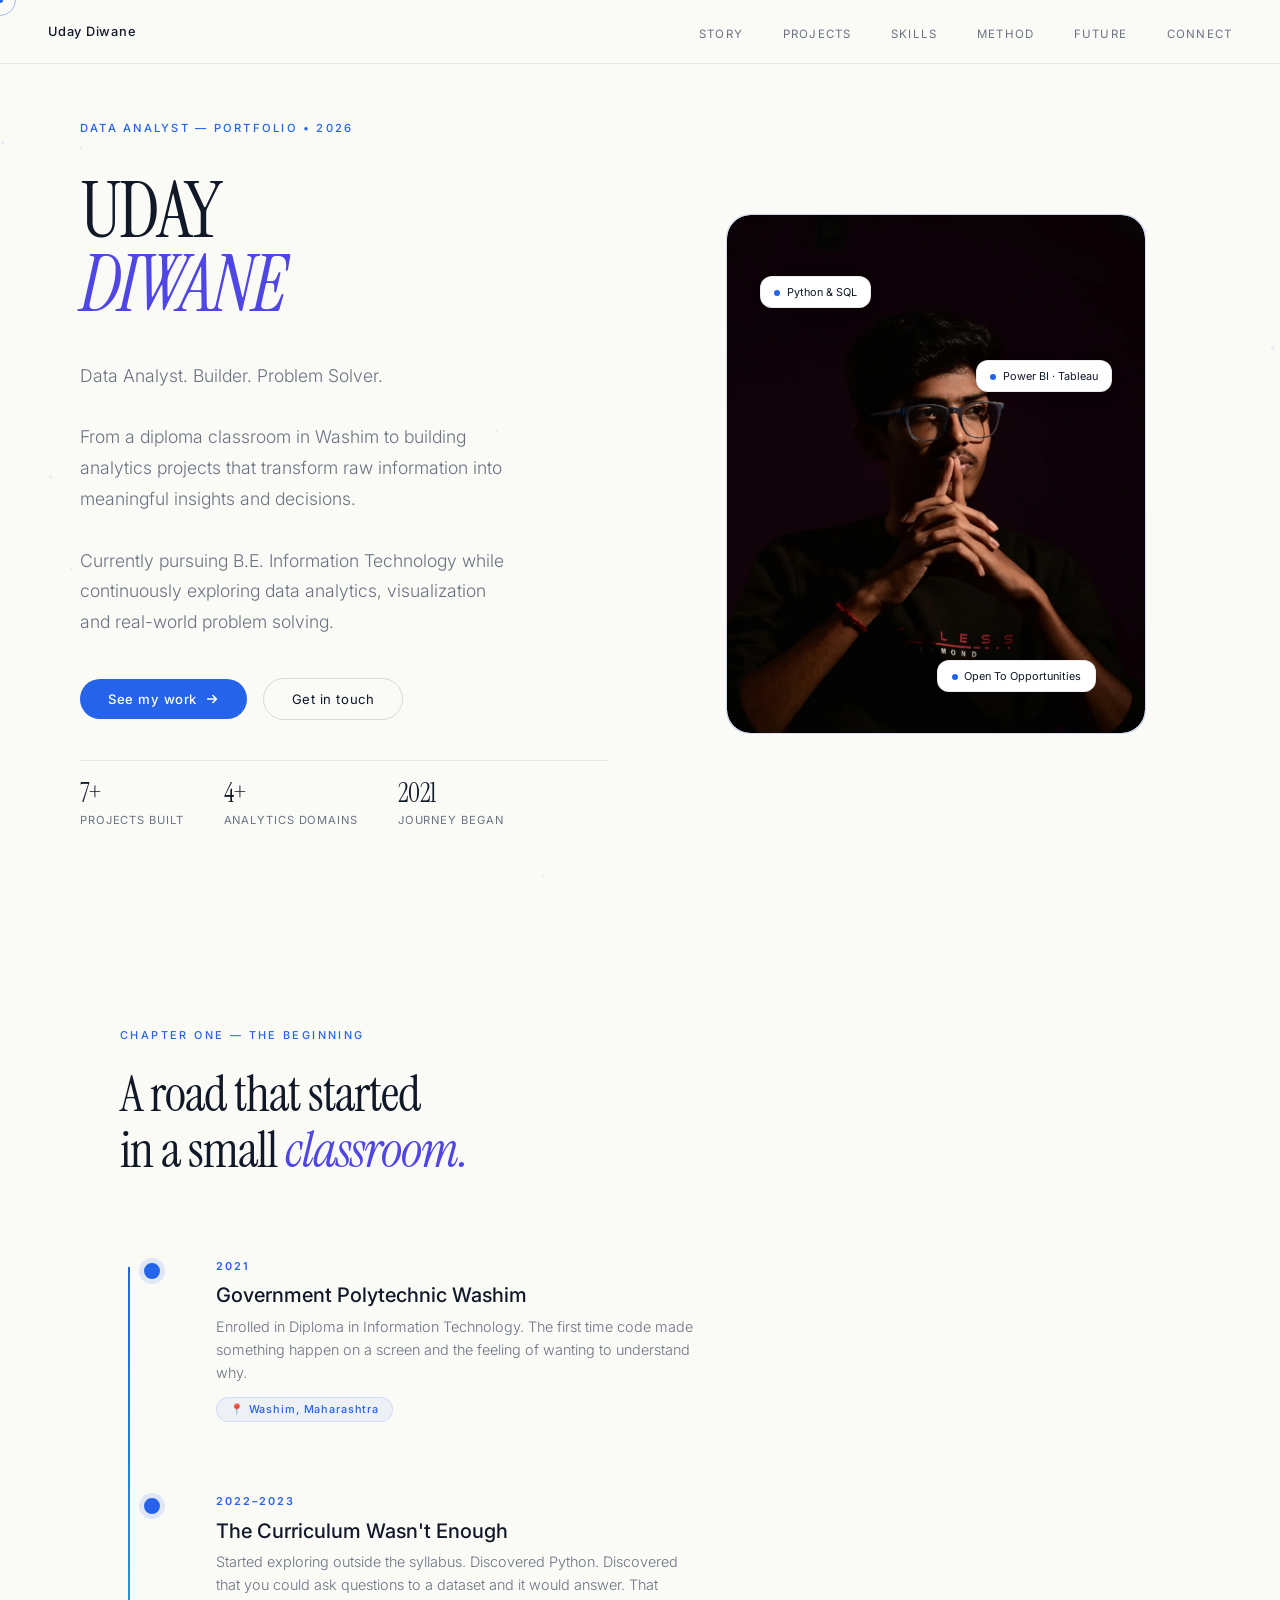
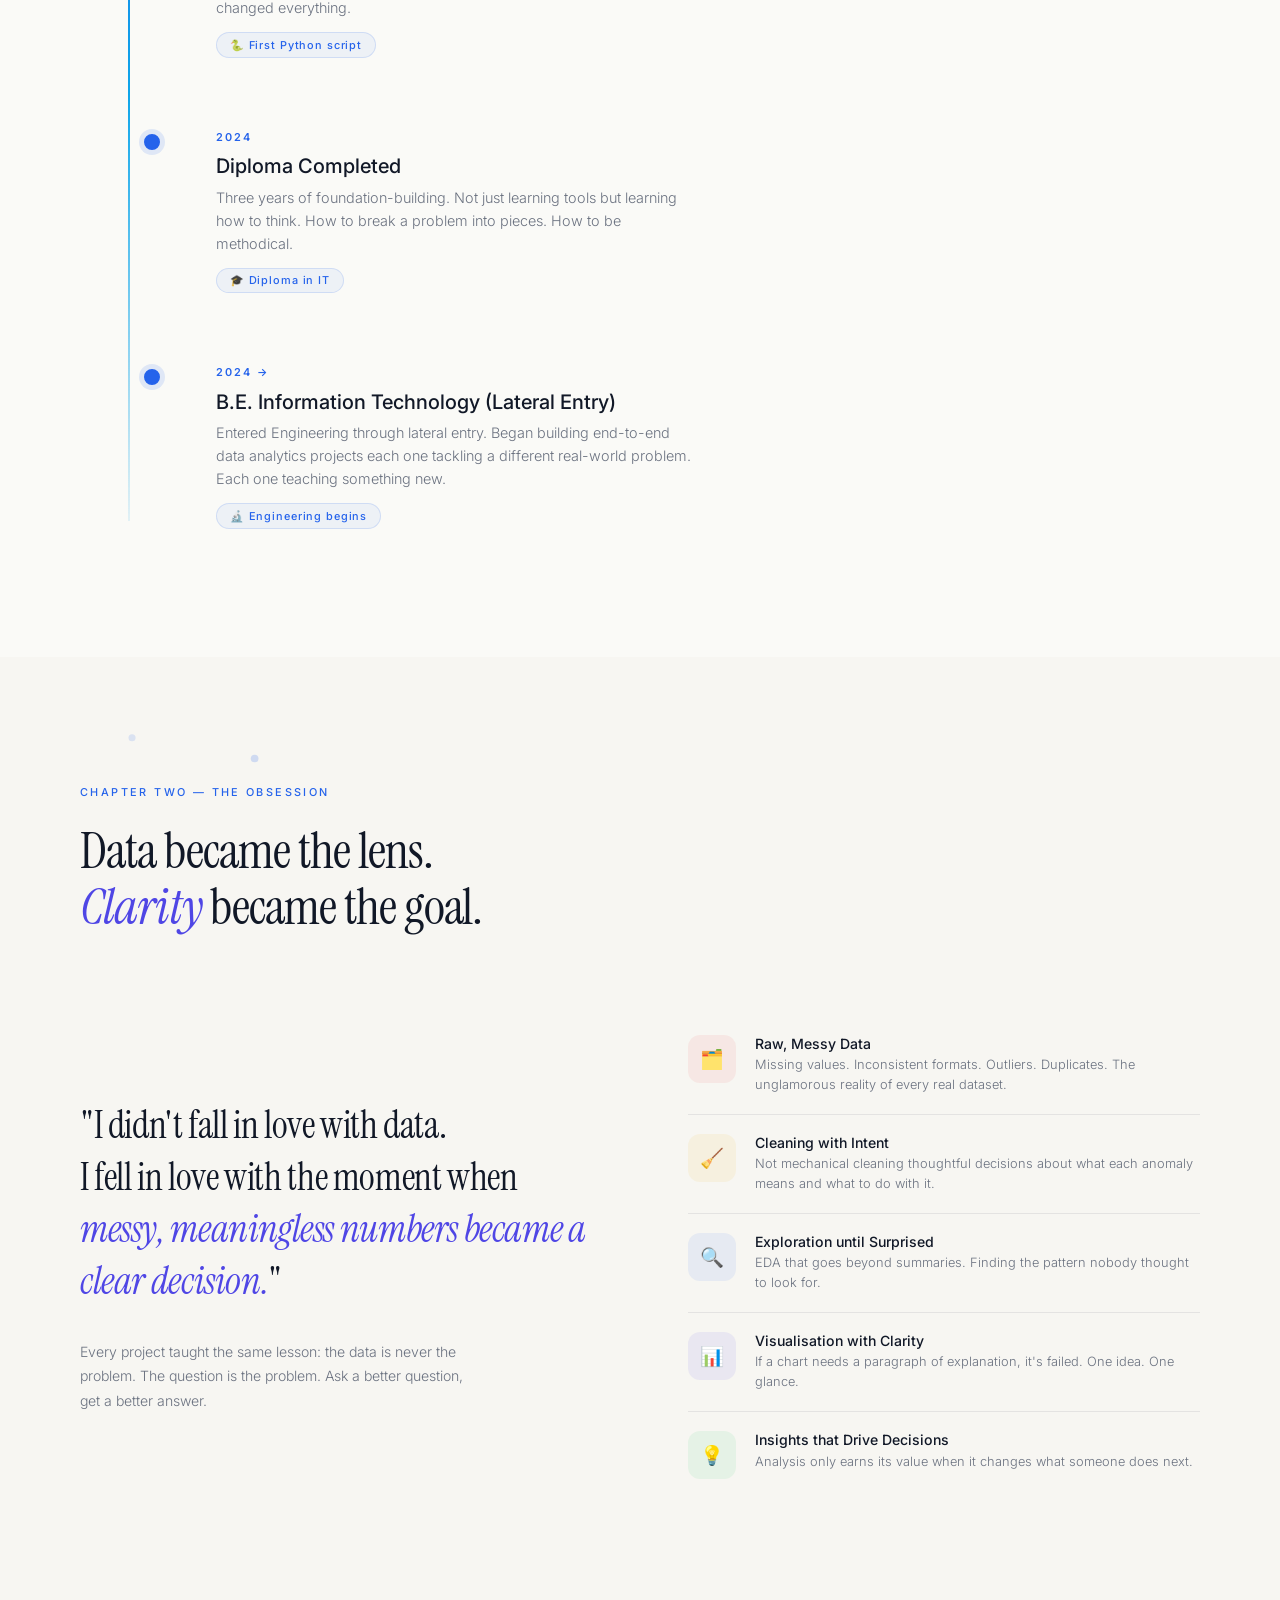
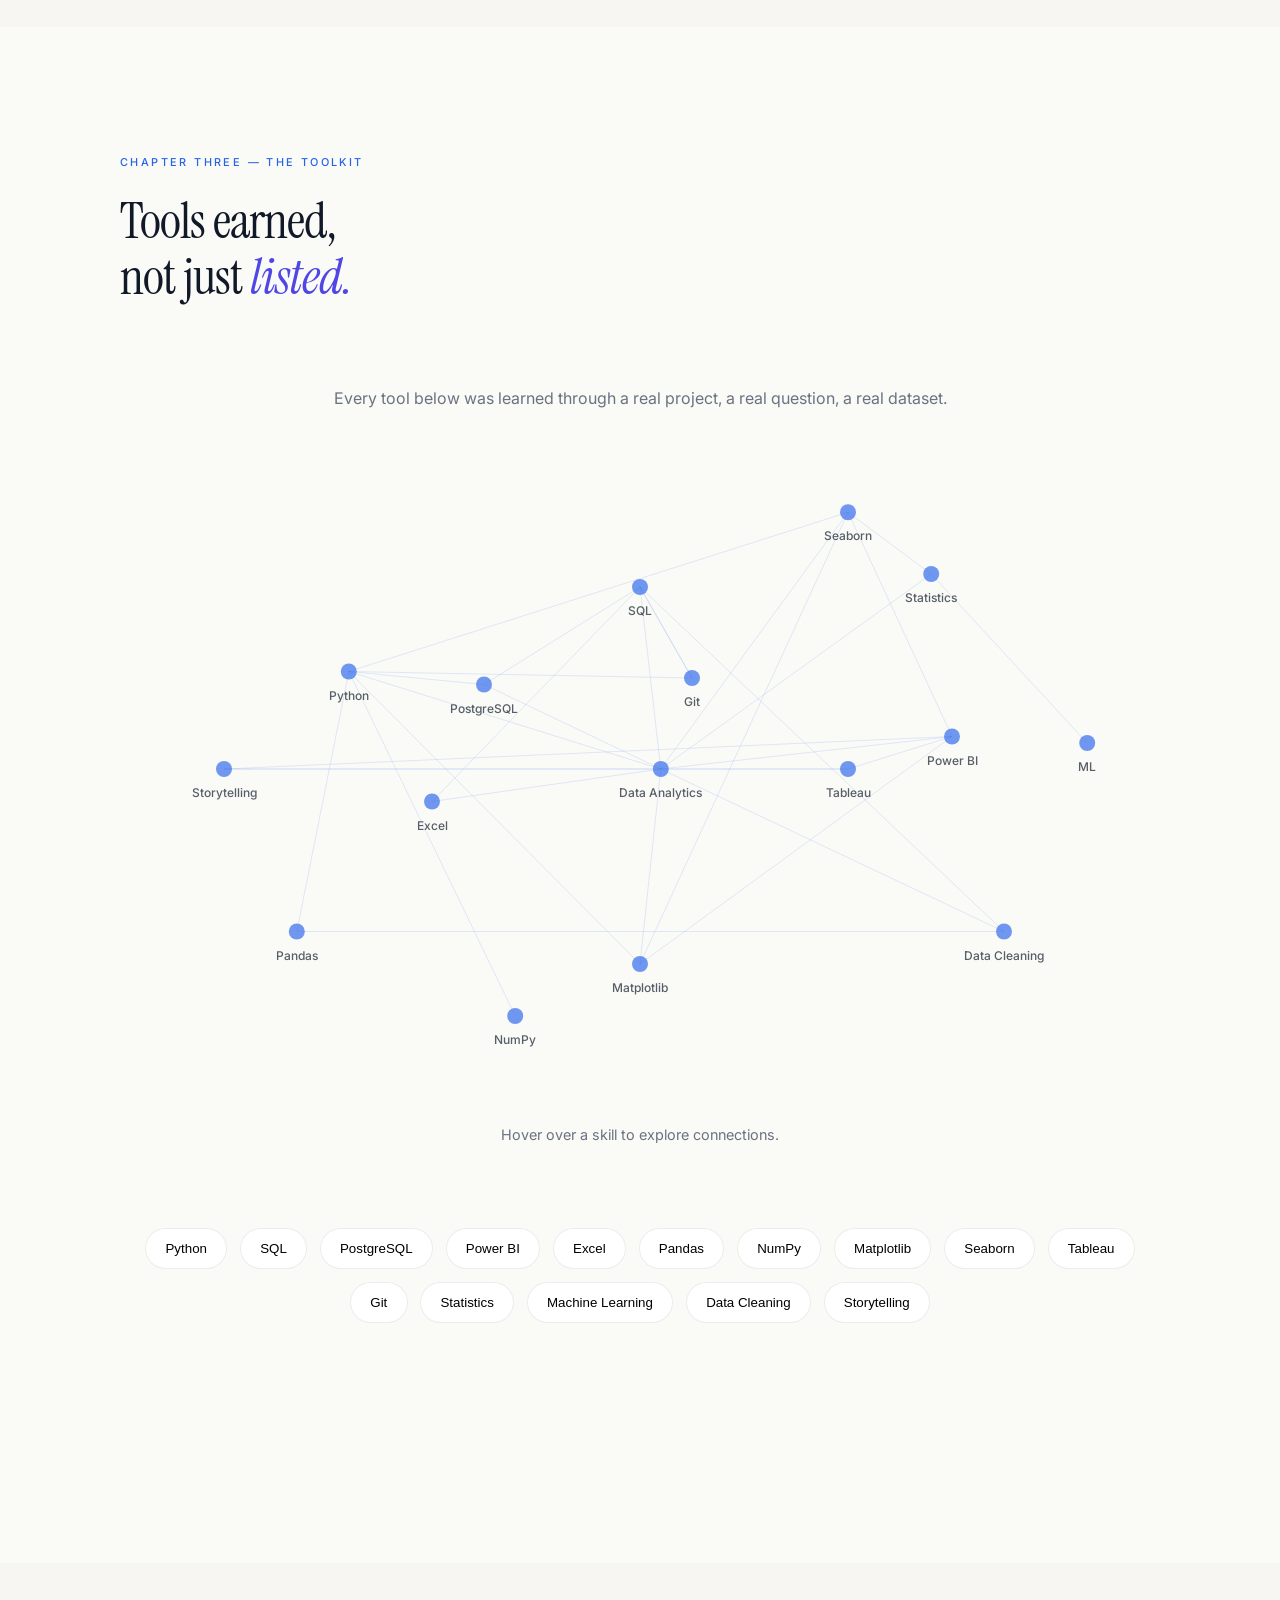
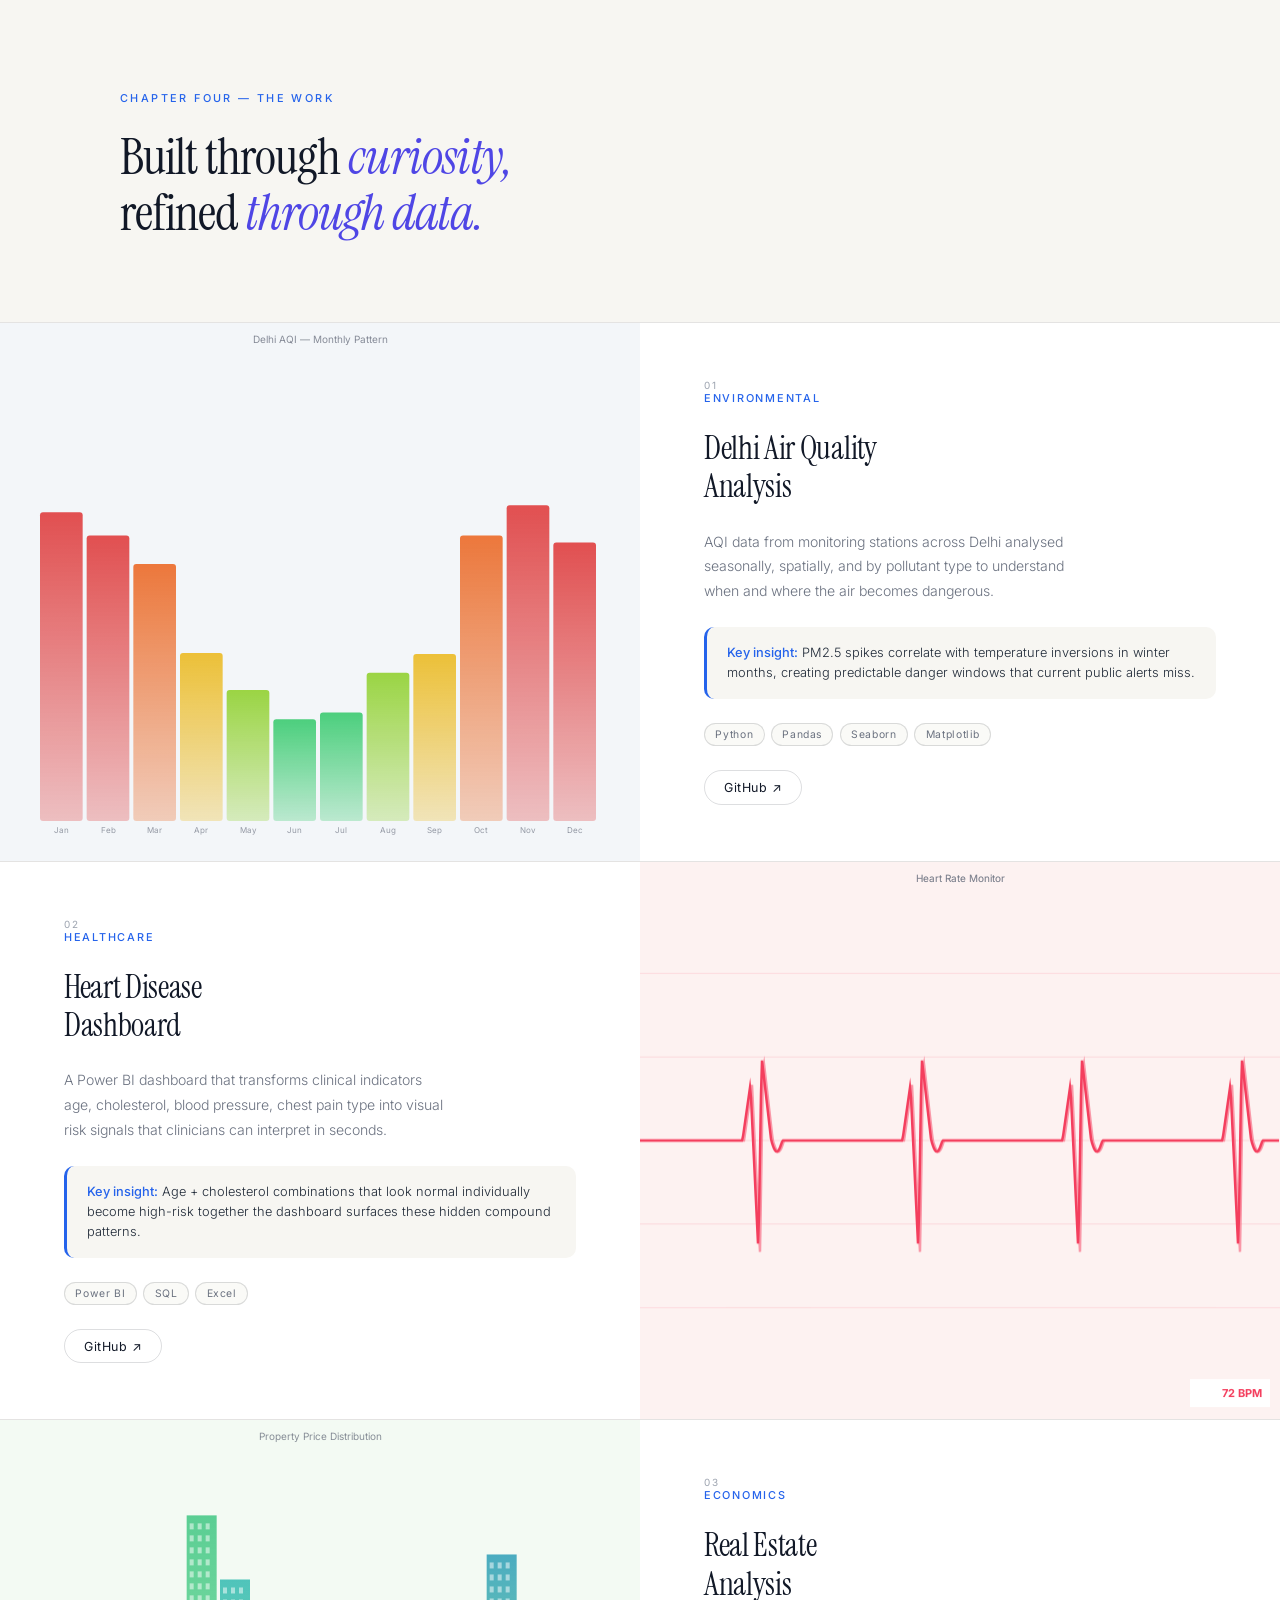
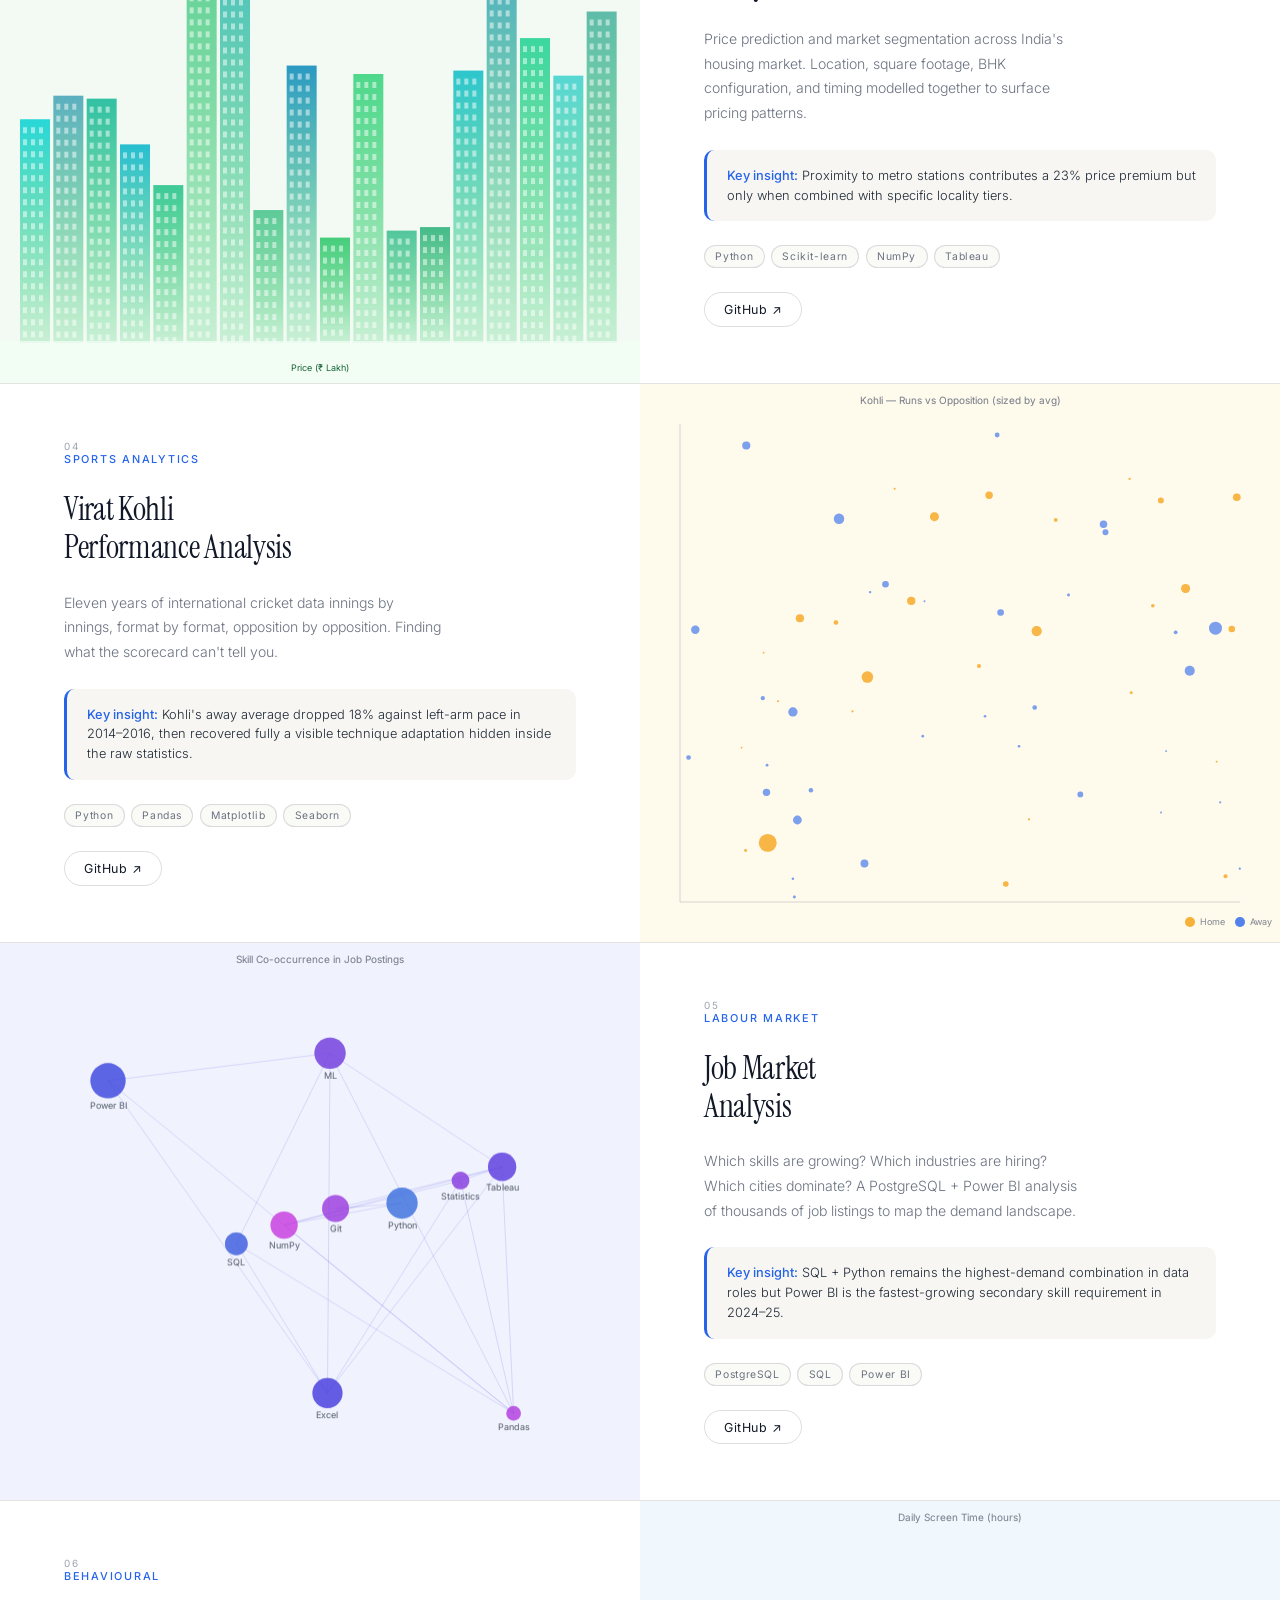
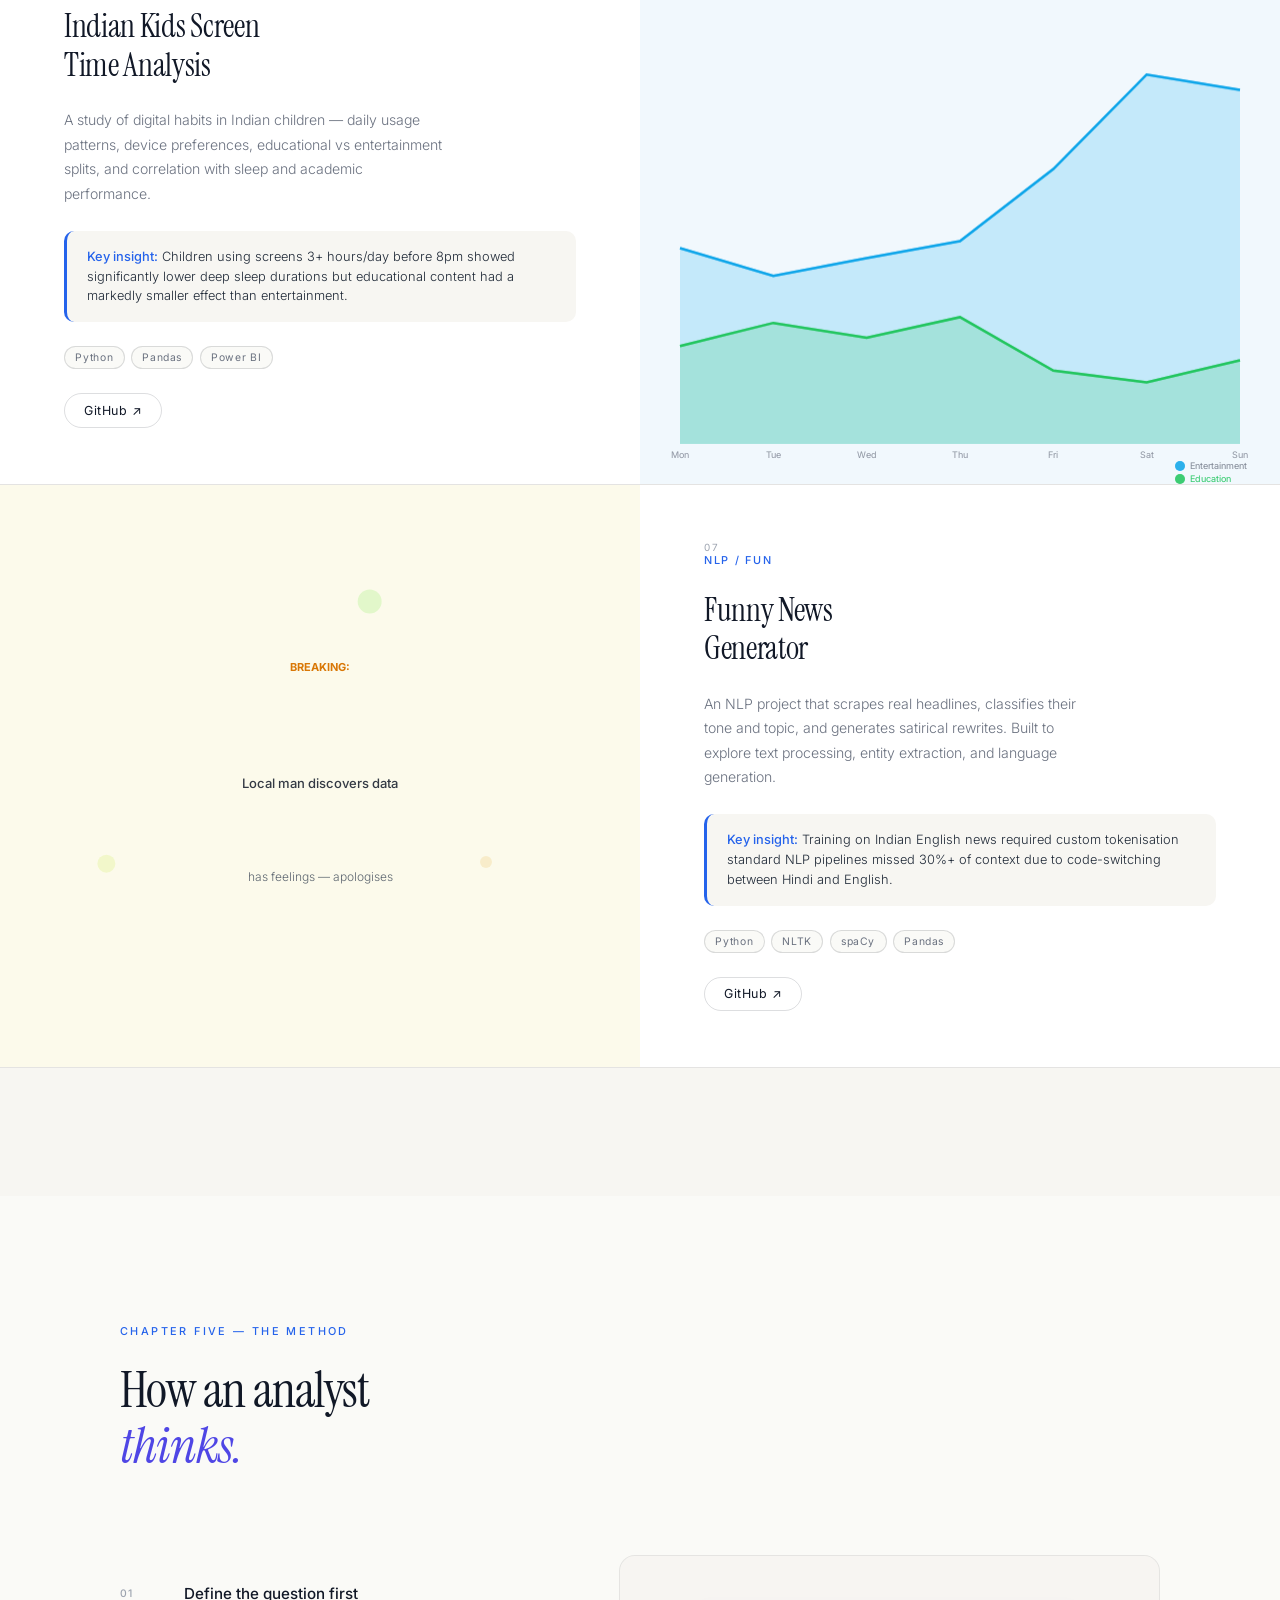
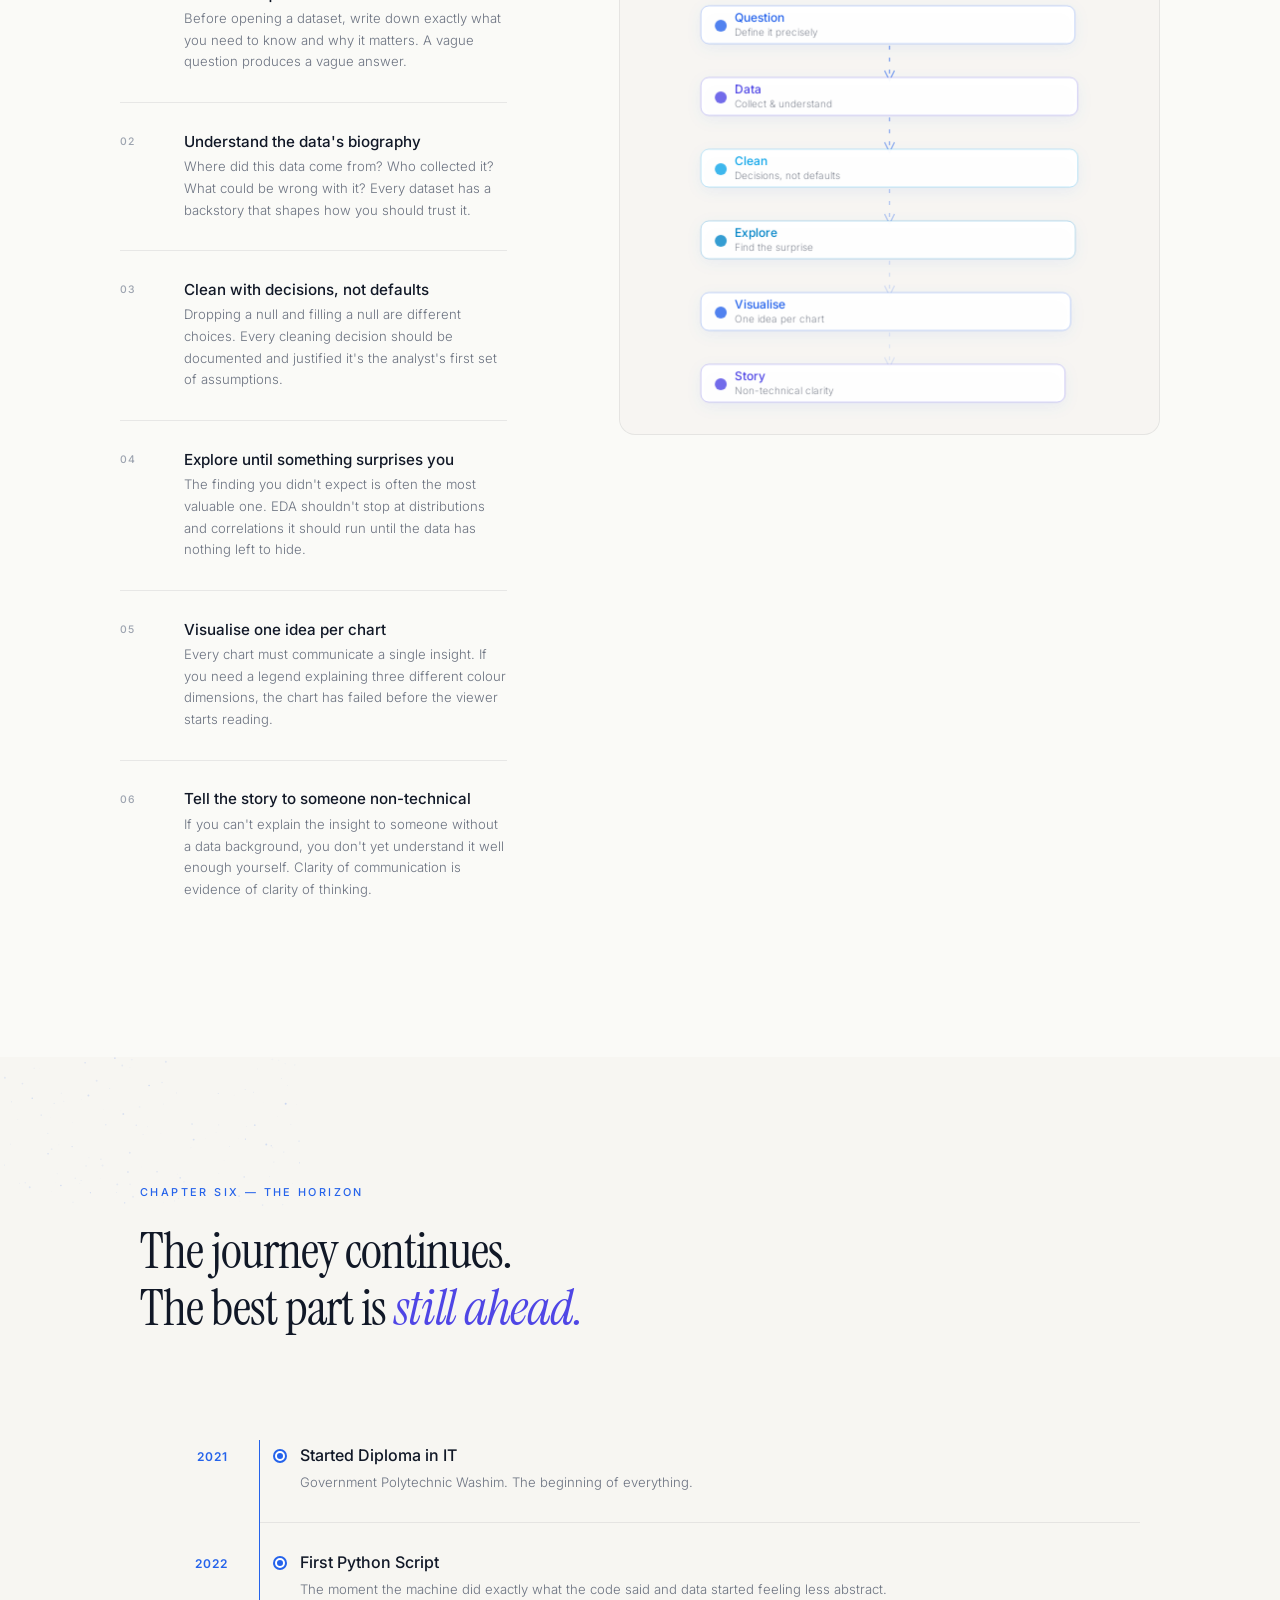
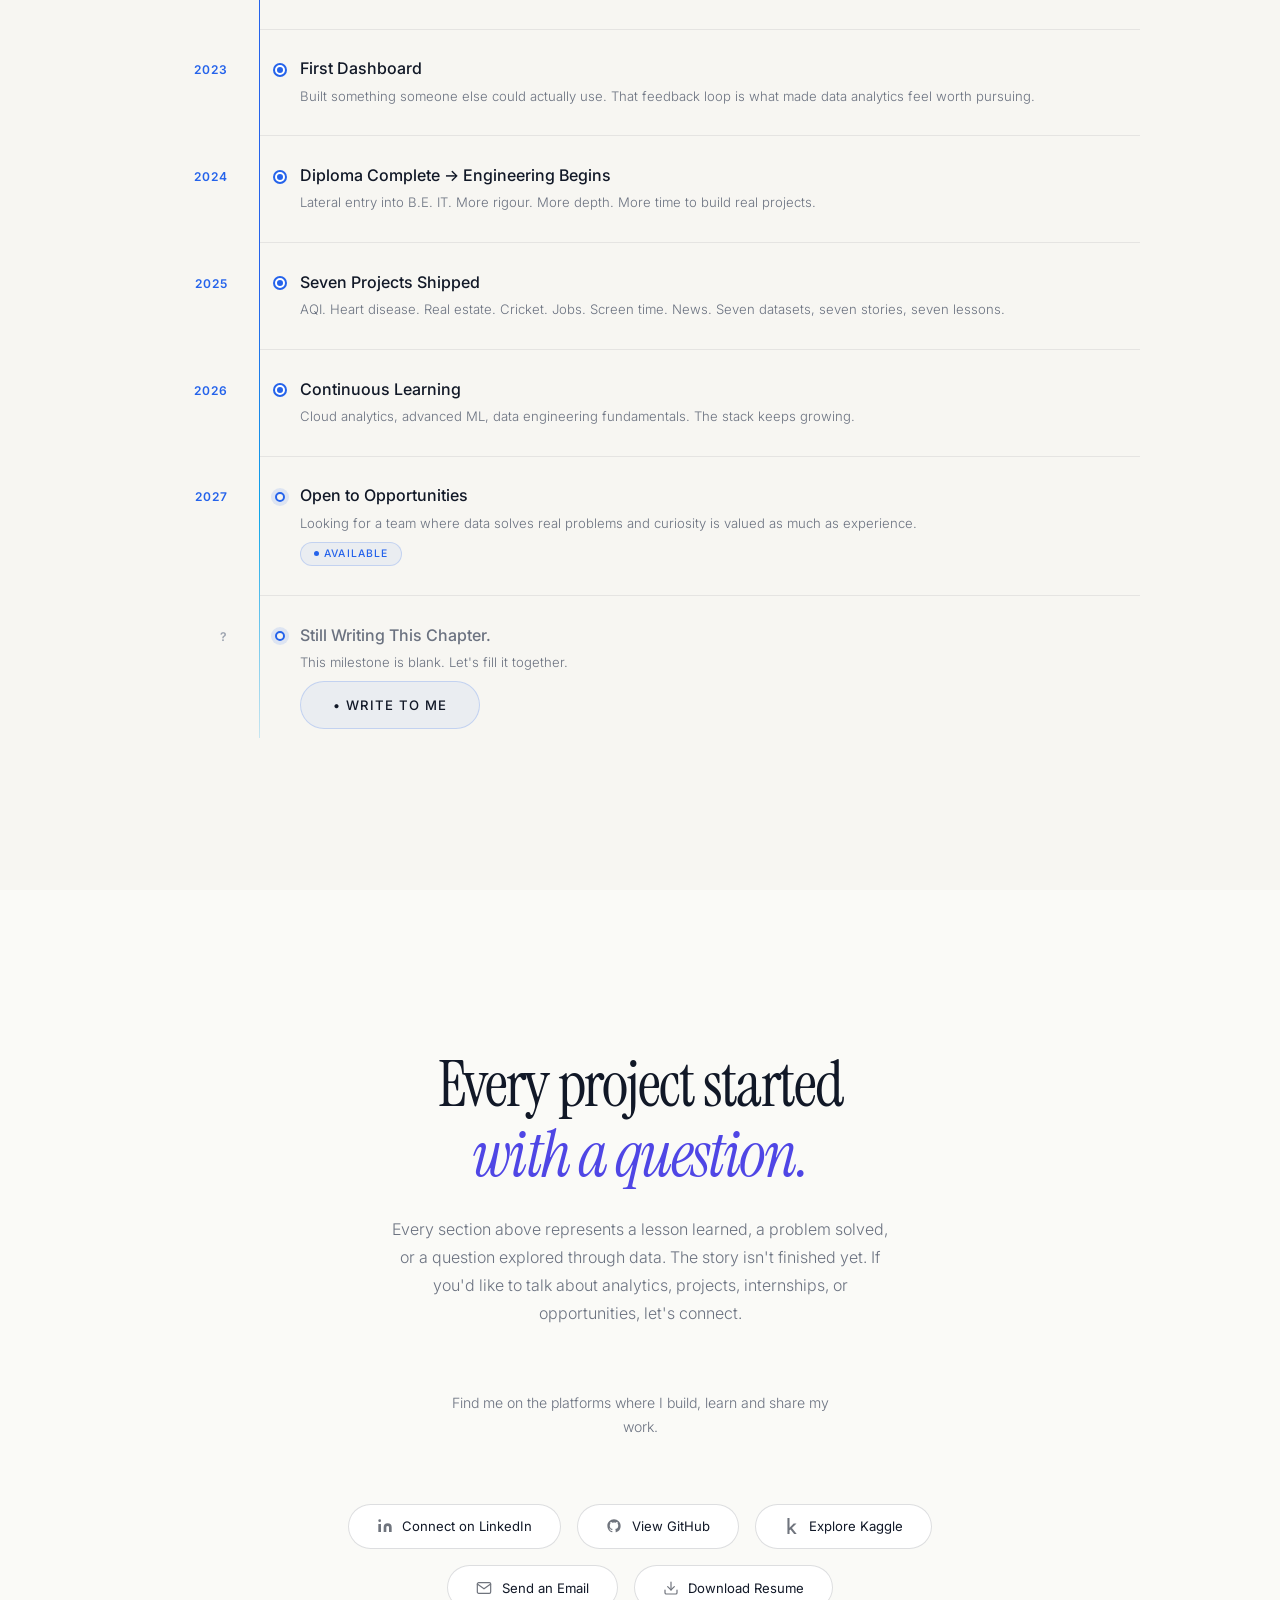
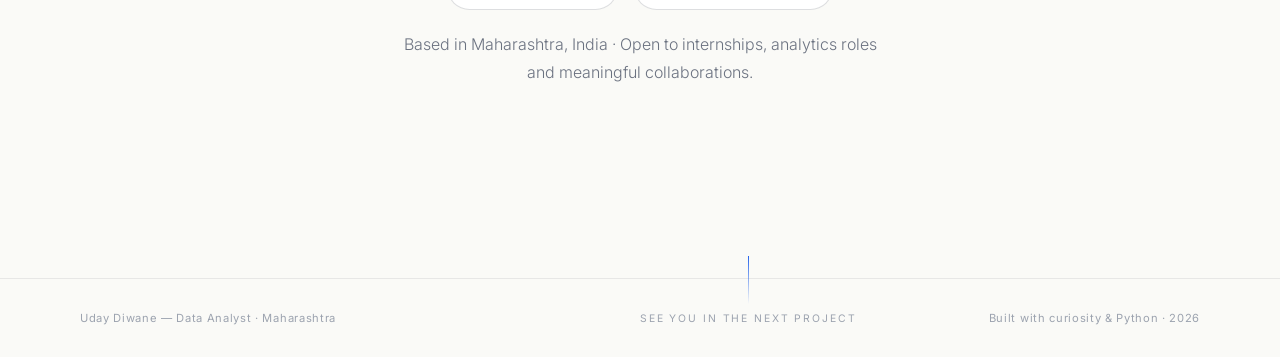
==== commit 5ad59545: "Add favicon assets and HTML links Add multiple favicon files (android-chrome-192x192, android-chrome" ====
--- a/index.html
+++ b/index.html
@@ -8,6 +8,9 @@
 <link rel="preconnect" href="https://fonts.gstatic.com" crossorigin>
 <link href="https://fonts.googleapis.com/css2?family=Inter:wght@300;400;500;600&family=Instrument+Serif:ital@0;1&display=swap" rel="stylesheet">
 <link rel="stylesheet" href="css/styles.css">
+<link rel="icon" type="image/png" sizes="32x32" href="assets/favicon/logo.png">
+<link rel="icon" type="image/png" sizes="16x16" href="assets/favicon/favicon-16x16.png">
+<link rel="apple-touch-icon" href="assets/favicon/apple-touch-icon.png">
 
 </head>
 <body>
